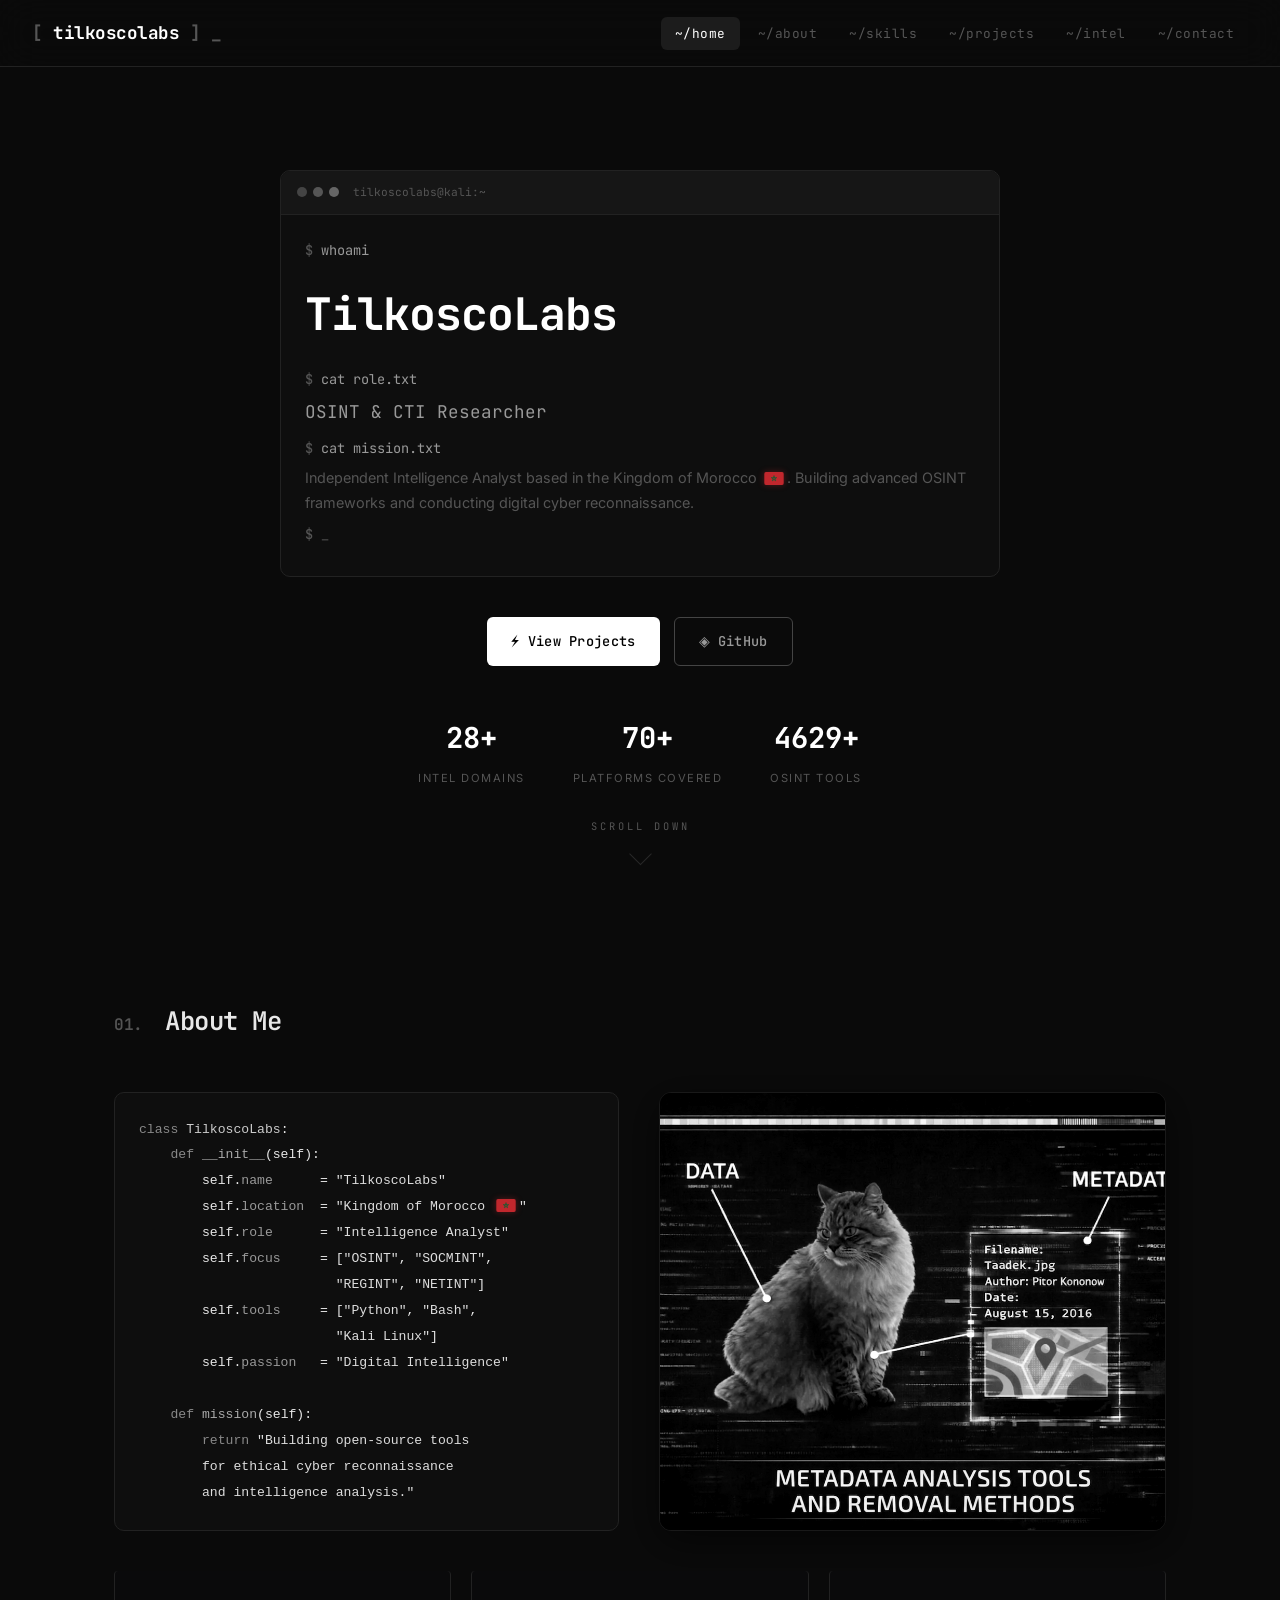
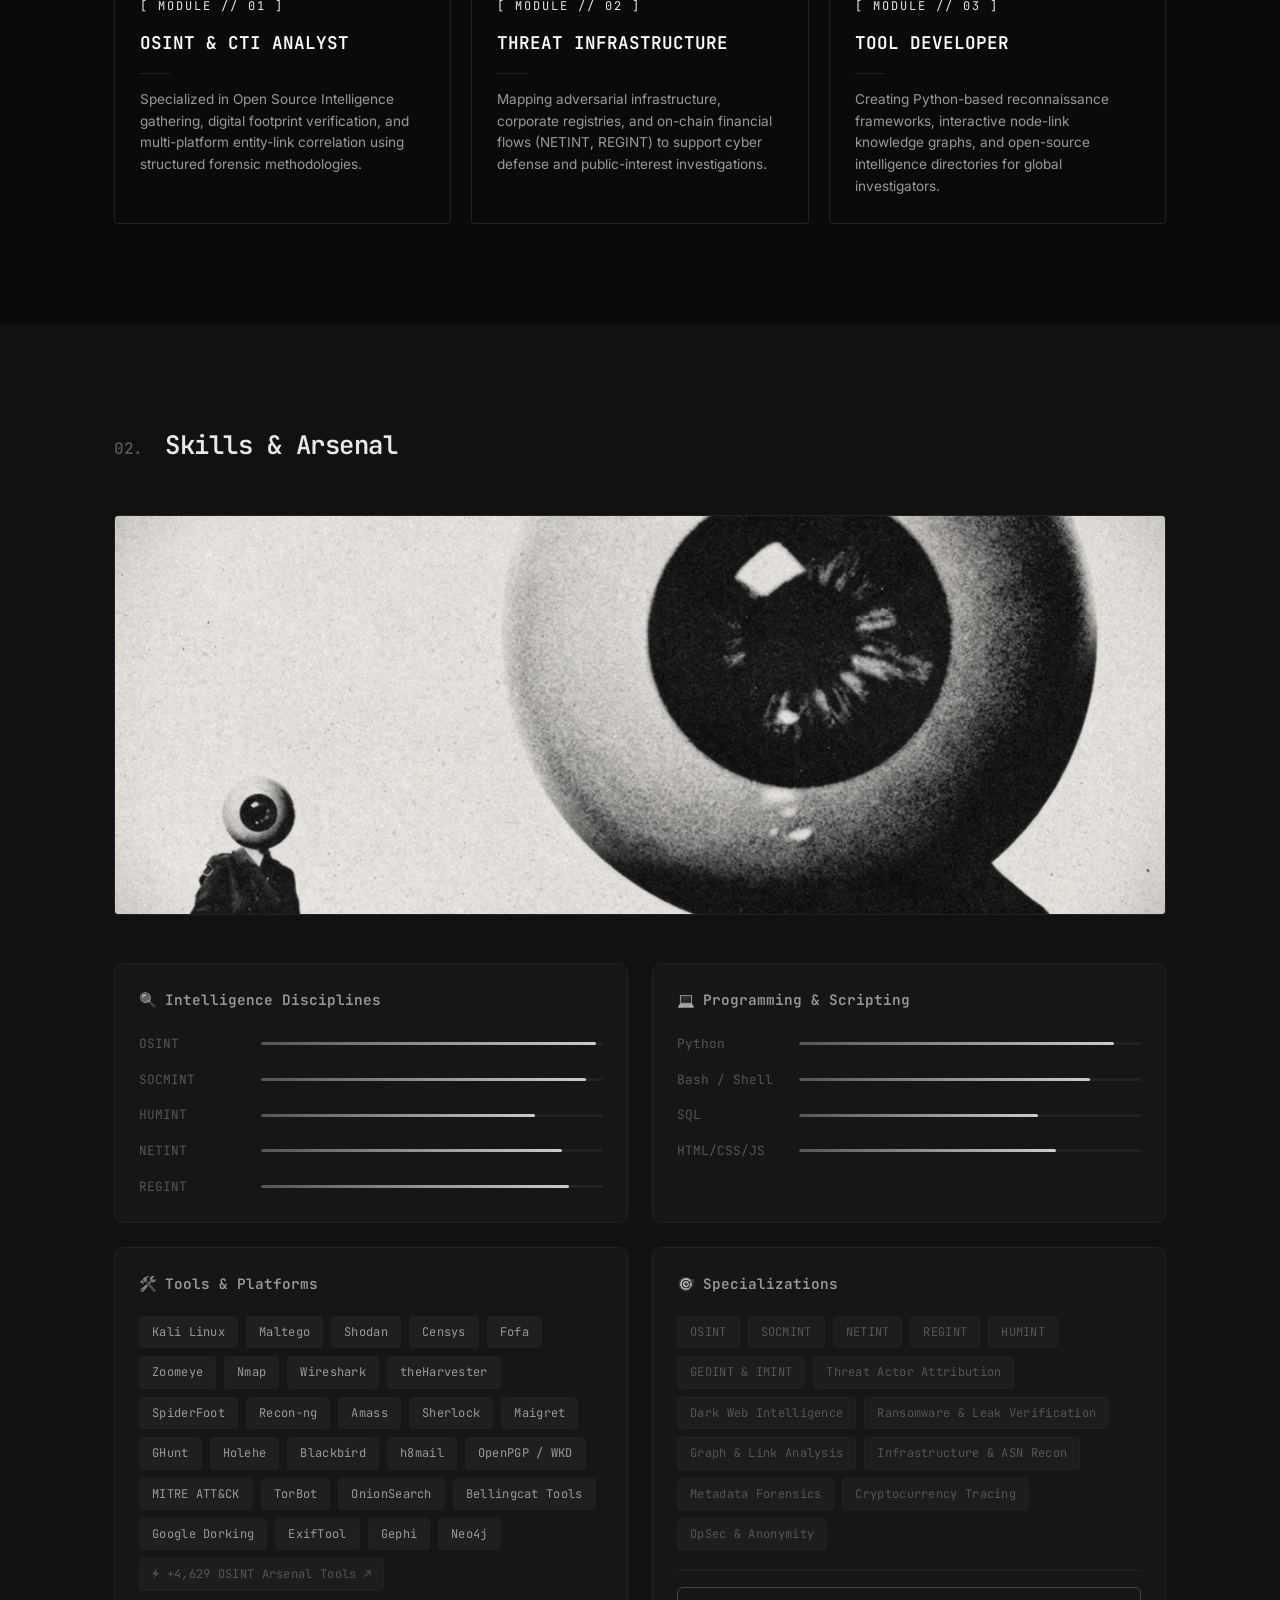
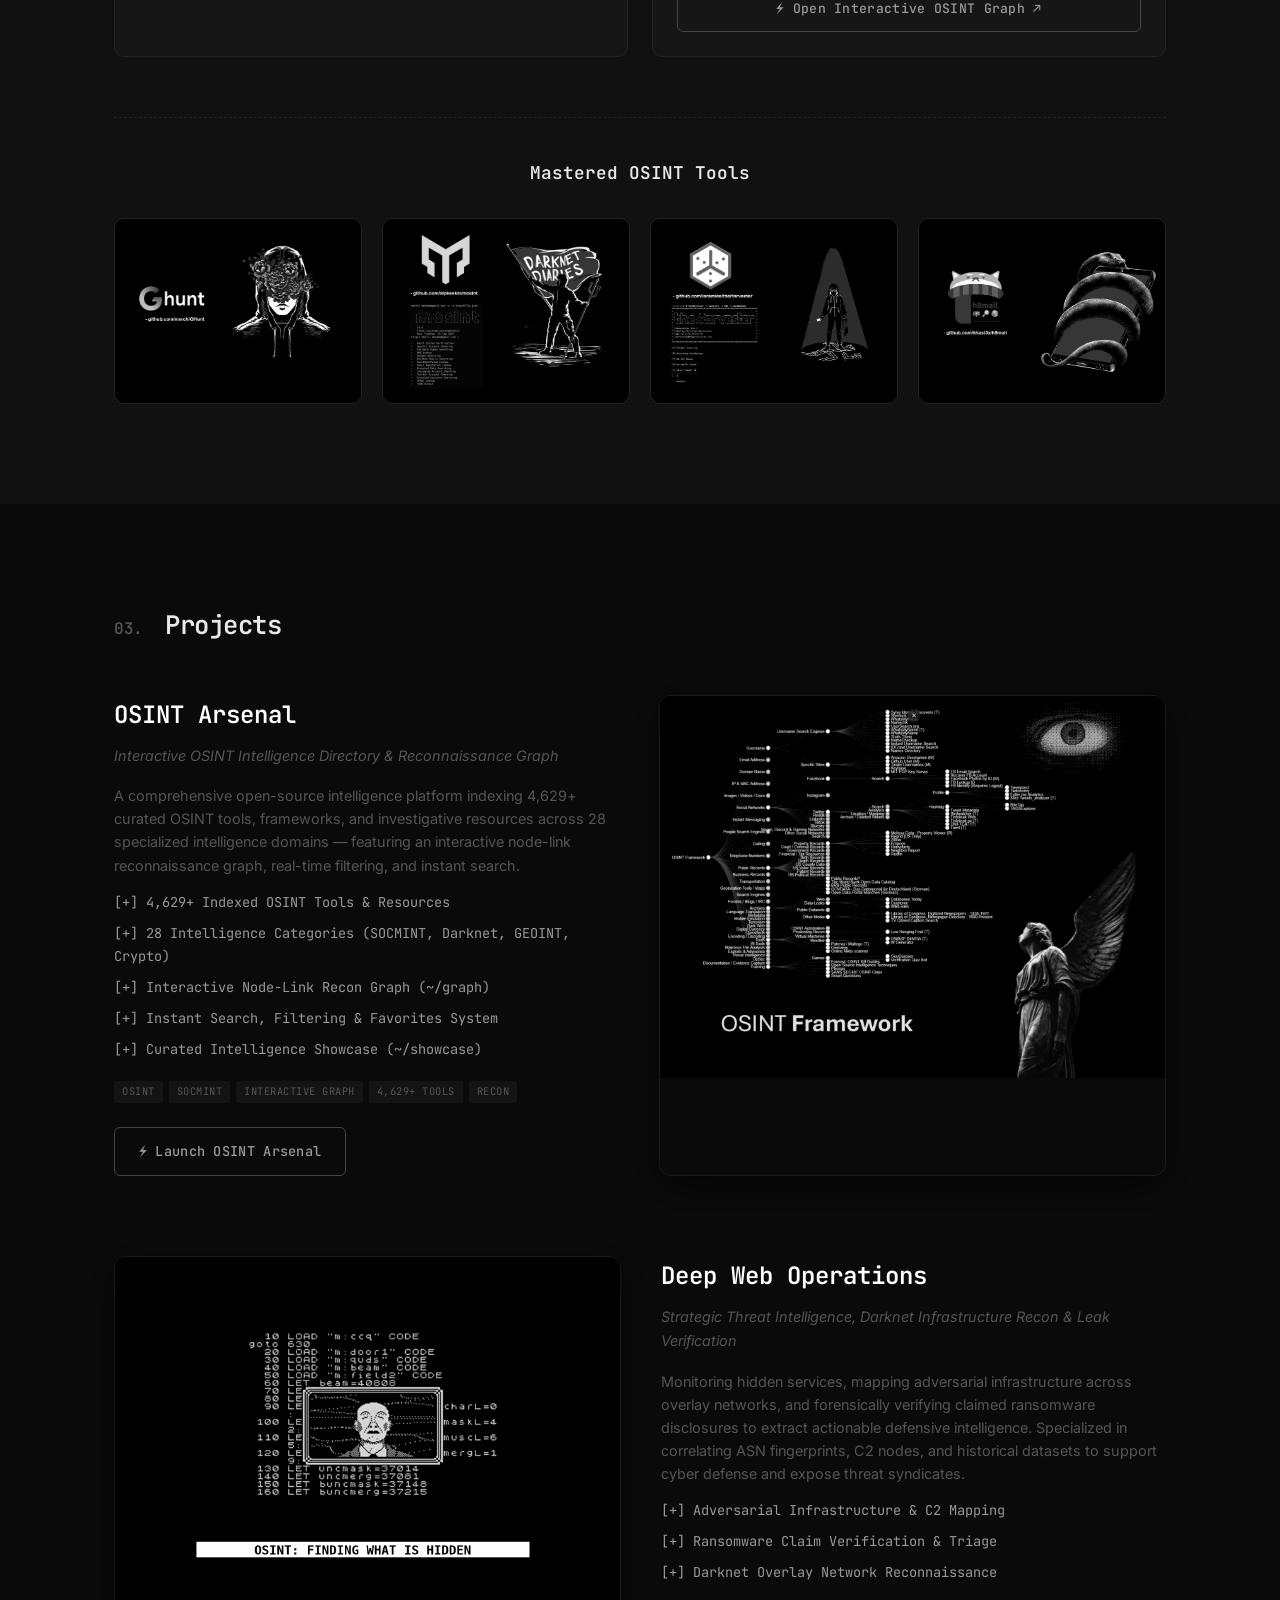
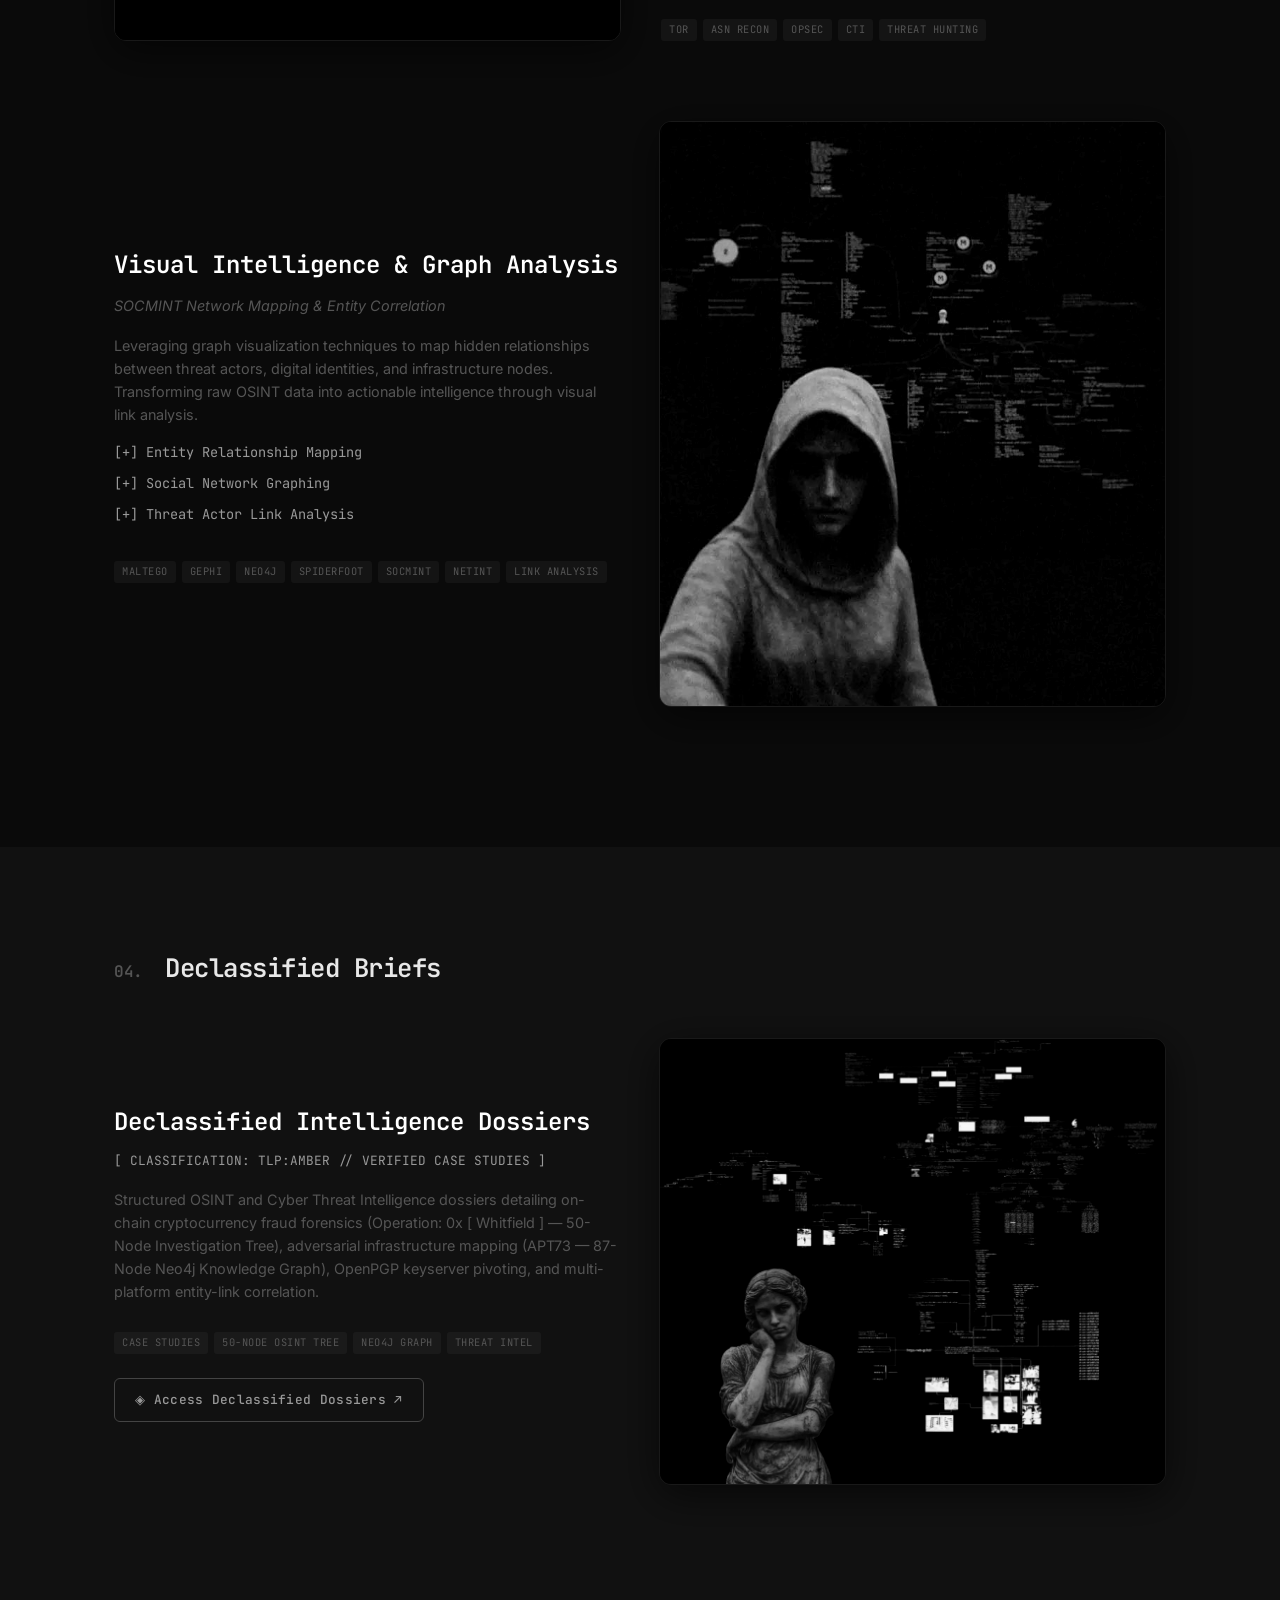
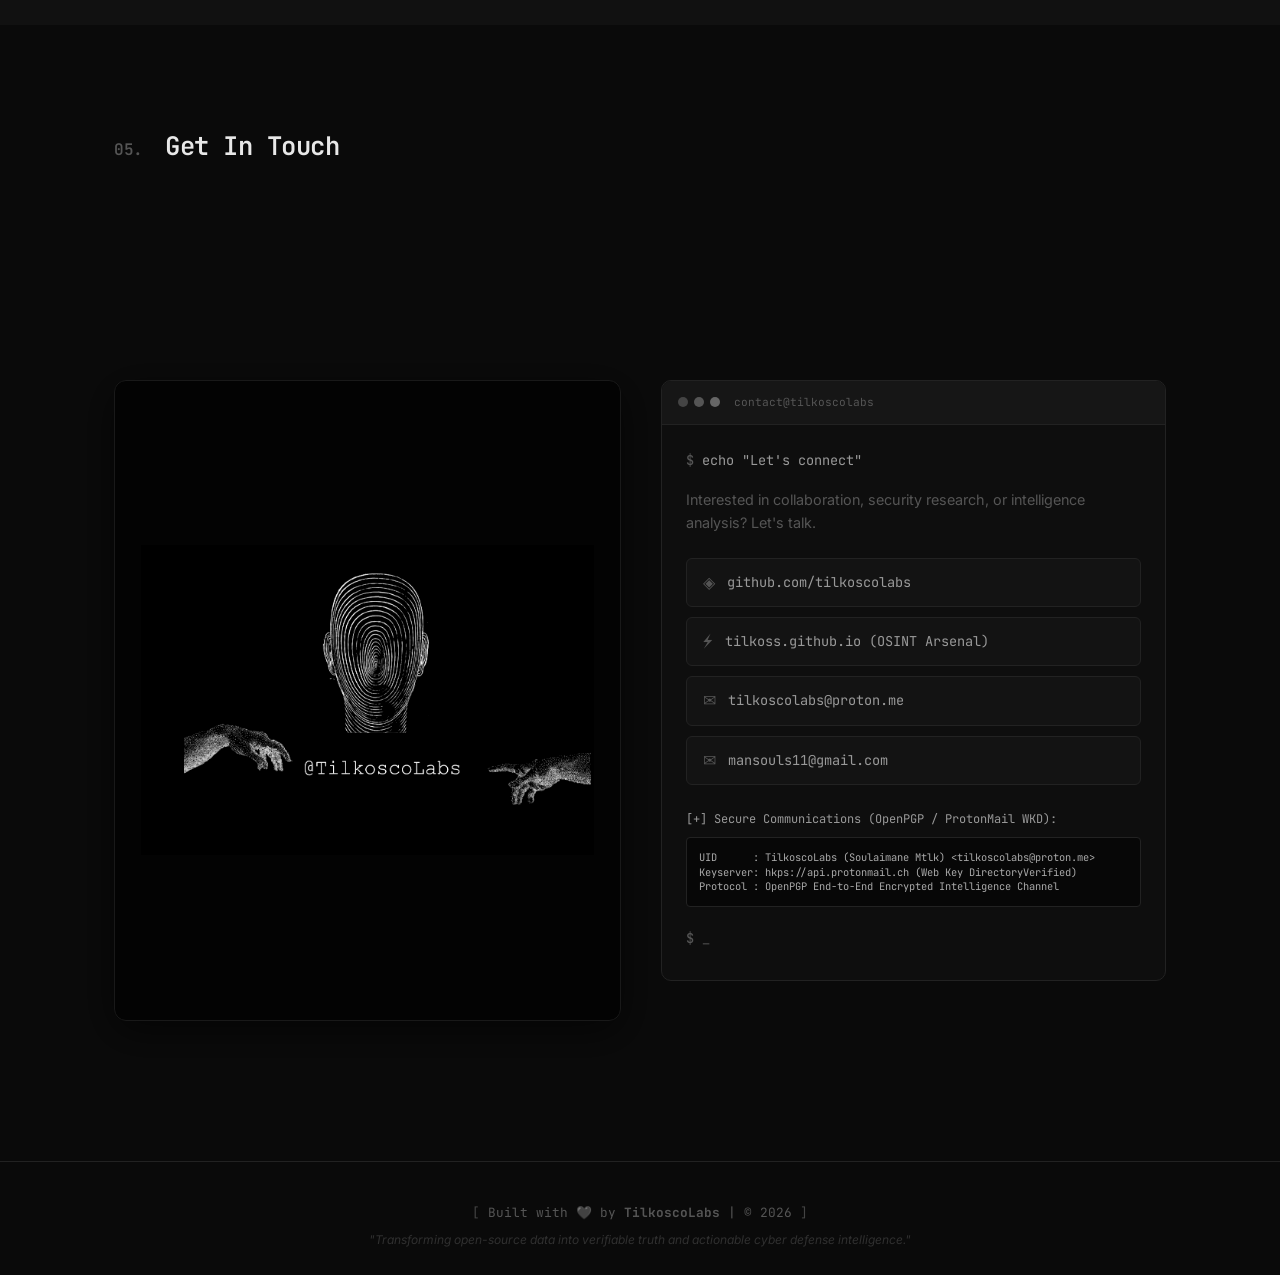
==== index.html @ cb6e6969 "Replace Declassified Intelligence Dossiers cover image with statue OSINT tree visual (v17)" ====
<!DOCTYPE html>
<html lang="en">
<head>
    <meta charset="UTF-8">
    <meta name="viewport" content="width=device-width, initial-scale=1.0">
    <meta name="description" content="TilkoscoLabs (Soulaimane Mtlk) — Independent OSINT & Cyber Threat Intelligence (CTI) Researcher. Building open-source investigative frameworks and conducting public-interest digital reconnaissance.">
    <title>TilkoscoLabs | Independent OSINT &amp; Cyber Threat Intelligence Researcher</title>
    <link rel="preconnect" href="https://fonts.googleapis.com">
    <link rel="preconnect" href="https://fonts.gstatic.com" crossorigin>
    <link href="https://fonts.googleapis.com/css2?family=JetBrains+Mono:wght@300;400;500;700&family=Inter:wght@300;400;500;600;700&display=swap" rel="stylesheet">
    <link rel="stylesheet" href="style.css">
</head>
<body>

    <!-- Matrix Rain Canvas -->
    <canvas id="matrix-rain"></canvas>

    <!-- Scan Line Effect -->
    <div class="scanline"></div>

    <!-- Navigation -->
    <nav class="navbar" id="navbar">
        <div class="nav-brand">
            <span class="brand-bracket">[</span>
            <span class="brand-text">tilkoscolabs</span>
            <span class="brand-bracket">]</span>
            <span class="cursor-blink">_</span>
        </div>
        <ul class="nav-links">
            <li><a href="#home" class="nav-link active">~/home</a></li>
            <li><a href="#about" class="nav-link">~/about</a></li>
            <li><a href="#skills" class="nav-link">~/skills</a></li>
            <li><a href="#projects" class="nav-link">~/projects</a></li>
            <li><a href="#intelligence" class="nav-link">~/intel</a></li>
            <li><a href="#contact" class="nav-link">~/contact</a></li>
        </ul>
        <button class="nav-toggle" id="nav-toggle" aria-label="Toggle menu">
            <span></span><span></span><span></span>
        </button>
    </nav>

    <!-- Hero Section -->
    <section class="hero" id="home">
        <div class="hero-content">
            <div class="terminal-window">
                <div class="terminal-header">
                    <div class="terminal-dot red"></div>
                    <div class="terminal-dot yellow"></div>
                    <div class="terminal-dot green"></div>
                    <span class="terminal-title">tilkoscolabs@kali:~</span>
                </div>
                <div class="terminal-body">
                    <p class="terminal-line"><span class="prompt">$</span> <span class="command">whoami</span></p>
                    <h1 class="glitch-text" data-text="TilkoscoLabs">TilkoscoLabs</h1>
                    <p class="terminal-line"><span class="prompt">$</span> <span class="command">cat role.txt</span></p>
                    <p class="typing-text" id="typing-text"></p>
                    <p class="terminal-line"><span class="prompt">$</span> <span class="command">cat mission.txt</span></p>
                    <p class="hero-desc">Independent Intelligence Analyst based in the Kingdom of Morocco <svg xmlns="http://www.w3.org/2000/svg" viewBox="0 0 900 600" style="width:20px;height:13px;vertical-align:-2px;display:inline-block;margin:0 3px;border-radius:2px;box-shadow:0 0 6px rgba(193,39,45,0.4);" aria-label="Morocco"><rect width="900" height="600" fill="#c1272d"/><path d="M450.0,165.0 L529.4,409.2 L321.6,258.3 L578.4,258.3 L370.6,409.2 Z" fill="none" stroke="#006233" stroke-width="28" stroke-linejoin="round"/></svg>. Building advanced OSINT frameworks and conducting digital cyber reconnaissance.</p>
                    <p class="terminal-line">
                        <span class="prompt">$</span> <span class="cursor-blink">_</span>
                    </p>
                </div>
            </div>
            <div class="hero-cta">
                <a href="https://tilkoss.github.io/" class="btn btn-primary">
                    <span class="btn-icon">⚡</span> View Projects
                </a>
                <a href="https://github.com/tilkoscolabs" target="_blank" class="btn btn-outline">
                    <span class="btn-icon">◈</span> GitHub
                </a>
            </div>
            <div class="hero-stats">
                <div class="stat-item">
                    <span class="stat-number" data-target="28">0</span>
                    <span class="stat-label">Intel Domains</span>
                </div>
                <div class="stat-item">
                    <span class="stat-number" data-target="70">0</span>
                    <span class="stat-label">Platforms Covered</span>
                </div>
                <div class="stat-item" onclick="window.location.href='https://tilkoss.github.io/'" style="cursor: pointer;" title="Open OSINT Arsenal (4,629+ Tools)">
                    <span class="stat-number" data-target="4629">0</span>
                    <span class="stat-label">OSINT Tools</span>
                </div>
            </div>
        </div>
        <div class="scroll-indicator">
            <span>scroll down</span>
            <div class="scroll-arrow"></div>
        </div>
    </section>

    <!-- About Section -->
    <section class="section" id="about">
        <div class="container">
            <h2 class="section-title">
                <span class="section-number">01.</span> About Me
            </h2>
            <div class="split-layout fade-in">
                <div class="split-text">
                    <div class="code-block">
                        <pre><code><span class="keyword">class</span> <span class="class-name">TilkoscoLabs</span>:
    <span class="keyword">def</span> <span class="func">__init__</span>(self):
        self.<span class="attr">name</span>      = <span class="string">"TilkoscoLabs"</span>
        self.<span class="attr">location</span>  = <span class="string">"Kingdom of Morocco <svg xmlns="http://www.w3.org/2000/svg" viewBox="0 0 900 600" style="width:20px;height:13px;vertical-align:-2px;display:inline-block;margin:0 3px;border-radius:2px;box-shadow:0 0 6px rgba(193,39,45,0.4);" aria-label="Morocco"><rect width="900" height="600" fill="#c1272d"/><path d="M450.0,165.0 L529.4,409.2 L321.6,258.3 L578.4,258.3 L370.6,409.2 Z" fill="none" stroke="#006233" stroke-width="28" stroke-linejoin="round"/></svg>"</span>
        self.<span class="attr">role</span>      = <span class="string">"Intelligence Analyst"</span>
        self.<span class="attr">focus</span>     = [<span class="string">"OSINT"</span>, <span class="string">"SOCMINT"</span>,
                         <span class="string">"REGINT"</span>, <span class="string">"NETINT"</span>]
        self.<span class="attr">tools</span>     = [<span class="string">"Python"</span>, <span class="string">"Bash"</span>,
                         <span class="string">"Kali Linux"</span>]
        self.<span class="attr">passion</span>   = <span class="string">"Digital Intelligence"</span>

    <span class="keyword">def</span> <span class="func">mission</span>(self):
        <span class="keyword">return</span> <span class="string">"Building open-source tools
        for ethical cyber reconnaissance
        and intelligence analysis."</span></code></pre>
                    </div>
                </div>
                <div class="split-image">
                    <img src="assets/images/metadata.jpg" alt="Data vs Metadata Analysis - OSINT">
                </div>
            </div>
            
            <div class="about-cards" style="display: grid; grid-template-columns: repeat(auto-fit, minmax(280px, 1fr)); gap: 20px; margin-top: 40px;">
                    <div class="info-card" style="background: rgba(10,10,12,0.8); border: 1px solid var(--border); border-top: 2px solid var(--accent-1); border-radius: 4px; padding: 25px; transition: all 0.3s ease;">
                        <div style="font-family: var(--font-mono); font-size: 0.75rem; color: var(--accent-1); margin-bottom: 12px; letter-spacing: 2px;">[ MODULE // 01 ]</div>
                        <h3 style="font-family: var(--font-mono); font-size: 1.1rem; margin-bottom: 15px; text-transform: uppercase;">OSINT &amp; CTI Analyst</h3>
                        <div style="width: 30px; height: 1px; background: var(--border); margin-bottom: 15px;"></div>
                        <p style="font-size: 0.85rem; color: var(--text-secondary); line-height: 1.6;">Specialized in Open Source Intelligence gathering, digital footprint verification, and multi-platform entity-link correlation using structured forensic methodologies.</p>
                    </div>
                    <div class="info-card" style="background: rgba(10,10,12,0.8); border: 1px solid var(--border); border-top: 2px solid var(--accent-1); border-radius: 4px; padding: 25px; transition: all 0.3s ease;">
                        <div style="font-family: var(--font-mono); font-size: 0.75rem; color: var(--accent-1); margin-bottom: 12px; letter-spacing: 2px;">[ MODULE // 02 ]</div>
                        <h3 style="font-family: var(--font-mono); font-size: 1.1rem; margin-bottom: 15px; text-transform: uppercase;">Threat Infrastructure</h3>
                        <div style="width: 30px; height: 1px; background: var(--border); margin-bottom: 15px;"></div>
                        <p style="font-size: 0.85rem; color: var(--text-secondary); line-height: 1.6;">Mapping adversarial infrastructure, corporate registries, and on-chain financial flows (NETINT, REGINT) to support cyber defense and public-interest investigations.</p>
                    </div>
                    <div class="info-card" style="background: rgba(10,10,12,0.8); border: 1px solid var(--border); border-top: 2px solid var(--accent-1); border-radius: 4px; padding: 25px; transition: all 0.3s ease;">
                        <div style="font-family: var(--font-mono); font-size: 0.75rem; color: var(--accent-1); margin-bottom: 12px; letter-spacing: 2px;">[ MODULE // 03 ]</div>
                        <h3 style="font-family: var(--font-mono); font-size: 1.1rem; margin-bottom: 15px; text-transform: uppercase;">Tool Developer</h3>
                        <div style="width: 30px; height: 1px; background: var(--border); margin-bottom: 15px;"></div>
                        <p style="font-size: 0.85rem; color: var(--text-secondary); line-height: 1.6;">Creating Python-based reconnaissance frameworks, interactive node-link knowledge graphs, and open-source intelligence directories for global investigators.</p>
                    </div>
                </div>
        </div>
    </section>

    <!-- Skills Section -->
    <section class="section section-dark" id="skills">
        <div class="container">
            <h2 class="section-title">
                <span class="section-number">02.</span> Skills & Arsenal
            </h2>
            <img src="assets/images/Eys1.jpg" alt="Intelligence Gathering Visual" style="width: 100%; max-height: 400px; object-fit: cover; margin-bottom: 40px; border-radius: 4px; border: 1px solid var(--border);">
            <div class="skills-grid">
                <div class="skill-category">
                    <h3 class="skill-category-title">
                        <span class="category-icon">🔍</span> Intelligence Disciplines
                    </h3>
                    <div class="skill-items">
                        <div class="skill-item"><span class="skill-name">OSINT</span><div class="skill-bar"><div class="skill-fill" data-width="98"></div></div></div>
                        <div class="skill-item"><span class="skill-name">SOCMINT</span><div class="skill-bar"><div class="skill-fill" data-width="95"></div></div></div>
                        <div class="skill-item"><span class="skill-name">HUMINT</span><div class="skill-bar"><div class="skill-fill" data-width="80"></div></div></div>
                        <div class="skill-item"><span class="skill-name">NETINT</span><div class="skill-bar"><div class="skill-fill" data-width="88"></div></div></div>
                        <div class="skill-item"><span class="skill-name">REGINT</span><div class="skill-bar"><div class="skill-fill" data-width="90"></div></div></div>
                    </div>
                </div>
                <div class="skill-category">
                    <h3 class="skill-category-title">
                        <span class="category-icon">💻</span> Programming & Scripting
                    </h3>
                    <div class="skill-items">
                        <div class="skill-item"><span class="skill-name">Python</span><div class="skill-bar"><div class="skill-fill" data-width="92"></div></div></div>
                        <div class="skill-item"><span class="skill-name">Bash / Shell</span><div class="skill-bar"><div class="skill-fill" data-width="85"></div></div></div>
                        <div class="skill-item"><span class="skill-name">SQL</span><div class="skill-bar"><div class="skill-fill" data-width="70"></div></div></div>
                        <div class="skill-item"><span class="skill-name">HTML/CSS/JS</span><div class="skill-bar"><div class="skill-fill" data-width="75"></div></div></div>
                    </div>
                </div>
                <div class="skill-category">
                    <h3 class="skill-category-title">
                        <span class="category-icon">🛠️</span> Tools & Platforms
                    </h3>
                    <div class="skill-tags">
                        <span class="tag">Kali Linux</span>
                        <span class="tag">Maltego</span>
                        <span class="tag">Shodan</span>
                        <span class="tag">Censys</span>
                        <span class="tag">Fofa</span>
                        <span class="tag">Zoomeye</span>
                        <span class="tag">Nmap</span>
                        <span class="tag">Wireshark</span>
                        <span class="tag">theHarvester</span>
                        <span class="tag">SpiderFoot</span>
                        <span class="tag">Recon-ng</span>
                        <span class="tag">Amass</span>
                        <span class="tag">Sherlock</span>
                        <span class="tag">Maigret</span>
                        <span class="tag">GHunt</span>
                        <span class="tag">Holehe</span>
                        <span class="tag">Blackbird</span>
                        <span class="tag">h8mail</span>
                        <span class="tag">OpenPGP / WKD</span>
                        <span class="tag">MITRE ATT&amp;CK</span>
                        <span class="tag">TorBot</span>
                        <span class="tag">OnionSearch</span>
                        <span class="tag">Bellingcat Tools</span>
                        <span class="tag">Google Dorking</span>
                        <span class="tag">ExifTool</span>
                        <span class="tag">Gephi</span>
                        <span class="tag">Neo4j</span>
                        <a href="https://tilkoss.github.io/" class="tag accent" style="text-decoration: none; display: inline-flex; align-items: center; gap: 6px; cursor: pointer;">⚡ +4,629 OSINT Arsenal Tools ↗</a>
                    </div>
                </div>
                <div class="skill-category" style="display: flex; flex-direction: column; justify-content: space-between;">
                    <div>
                        <h3 class="skill-category-title">
                            <span class="category-icon">🎯</span> Specializations
                        </h3>
                        <div class="skill-tags">
                            <span class="tag accent">OSINT</span>
                            <span class="tag accent">SOCMINT</span>
                            <span class="tag accent">NETINT</span>
                            <span class="tag accent">REGINT</span>
                            <span class="tag accent">HUMINT</span>
                            <span class="tag accent">GEOINT &amp; IMINT</span>
                            <span class="tag accent">Threat Actor Attribution</span>
                            <span class="tag accent">Dark Web Intelligence</span>
                            <span class="tag accent">Ransomware &amp; Leak Verification</span>
                            <span class="tag accent">Graph &amp; Link Analysis</span>
                            <span class="tag accent">Infrastructure &amp; ASN Recon</span>
                            <span class="tag accent">Metadata Forensics</span>
                            <span class="tag accent">Cryptocurrency Tracing</span>
                            <span class="tag accent">OpSec &amp; Anonymity</span>
                        </div>
                    </div>
                    <div style="margin-top: 20px; padding-top: 16px; border-top: 1px solid var(--border);">
                        <a href="https://tilkoss.github.io/" class="btn btn-outline" style="width: 100%; justify-content: center; font-size: 0.82rem; padding: 10px 16px;">
                            <span class="btn-icon">⚡</span> Open Interactive OSINT Graph ↗
                        </a>
                    </div>
                </div>
            </div>
            
            <!-- OSINT Tools Bento Box -->
            <div class="bento-section fade-in">
                <h3 class="bento-heading">Mastered OSINT Tools</h3>
                <div class="bento-grid">
                    <div class="bento-card">
                        <img src="assets/images/ghunt.jpg" alt="GHunt">
                    </div>
                    <div class="bento-card">
                        <img src="assets/images/mosint.jpg" alt="Mosint">
                    </div>
                    <div class="bento-card">
                        <img src="assets/images/theharvester.jpg" alt="TheHarvester">
                    </div>
                    <div class="bento-card">
                        <img src="assets/images/h8mail.jpg" alt="h8mail">
                    </div>
                </div>
            </div>
        </div>
    </section>

    <!-- Projects Section -->
    <section class="section" id="projects">
        <div class="container">
            <h2 class="section-title">
                <span class="section-number">03.</span> Projects
            </h2>
            <div class="split-layout fade-in">
                <div class="split-text">
                    <h3 class="project-title" style="font-size: 1.5rem; margin-bottom: 8px;">OSINT Arsenal</h3>
                    <p class="project-subtitle" style="font-size: 0.9rem; margin-bottom: 16px;">Interactive OSINT Intelligence Directory &amp; Reconnaissance Graph</p>
                    <p class="project-desc" style="font-size: 0.9rem;">A comprehensive open-source intelligence platform indexing 4,629+ curated OSINT tools, frameworks, and investigative resources across 28 specialized intelligence domains — featuring an interactive node-link reconnaissance graph, real-time filtering, and instant search.</p>
                    <div class="project-features" style="display: flex; flex-direction: column; gap: 8px; font-size: 0.85rem; margin-bottom: 20px; font-family: var(--font-mono); color: var(--text-secondary);">
                        <span>[+] 4,629+ Indexed OSINT Tools &amp; Resources</span>
                        <span>[+] 28 Intelligence Categories (SOCMINT, Darknet, GEOINT, Crypto)</span>
                        <span>[+] Interactive Node-Link Recon Graph (~/graph)</span>
                        <span>[+] Instant Search, Filtering &amp; Favorites System</span>
                        <span>[+] Curated Intelligence Showcase (~/showcase)</span>
                    </div>
                    <div class="project-tags" style="margin-bottom: 24px;">
                        <span class="tag-sm">OSINT</span>
                        <span class="tag-sm">SOCMINT</span>
                        <span class="tag-sm">Interactive Graph</span>
                        <span class="tag-sm">4,629+ Tools</span>
                        <span class="tag-sm">Recon</span>
                    </div>
                    <div>
                        <a href="https://tilkoss.github.io/" class="btn btn-outline">
                            <span class="btn-icon">⚡</span> Launch OSINT Arsenal
                        </a>
                    </div>
                </div>
                <div class="split-image">
                    <a href="https://tilkoss.github.io/" style="display: block;">
                        <img src="assets/images/Farmework.jpg" alt="OSINT Arsenal &amp; Interactive Graph">
                    </a>
                </div>
            </div>

            <div class="split-layout reverse fade-in" style="margin-top: 80px; margin-bottom: 80px;">
                <div class="split-text">
                    <h3 class="project-title" style="font-size: 1.5rem; margin-bottom: 8px;">Deep Web Operations</h3>
                    <p class="project-subtitle" style="font-size: 0.9rem; margin-bottom: 16px;">Strategic Threat Intelligence, Darknet Infrastructure Recon &amp; Leak Verification</p>
                    <p class="project-desc" style="font-size: 0.9rem;">Monitoring hidden services, mapping adversarial infrastructure across overlay networks, and forensically verifying claimed ransomware disclosures to extract actionable defensive intelligence. Specialized in correlating ASN fingerprints, C2 nodes, and historical datasets to support cyber defense and expose threat syndicates.</p>
                    <div class="project-features" style="display: flex; flex-direction: column; gap: 8px; font-size: 0.85rem; margin-bottom: 20px; font-family: var(--font-mono); color: var(--text-secondary);">
                        <span>[+] Adversarial Infrastructure &amp; C2 Mapping</span>
                        <span>[+] Ransomware Claim Verification &amp; Triage</span>
                        <span>[+] Darknet Overlay Network Reconnaissance</span>
                    </div>
                    <div class="project-tags" style="margin-top: 15px;">
                        <span class="tag-sm">Tor</span>
                        <span class="tag-sm">ASN Recon</span>
                        <span class="tag-sm">OpSec</span>
                        <span class="tag-sm">CTI</span>
                        <span class="tag-sm">Threat Hunting</span>
                    </div>
                </div>
                <div class="split-image">
                    <img src="assets/images/Hidden.jpg" alt="Deep Web Operations">
                </div>
            </div>

            <div class="split-layout fade-in" style="margin-top: 80px;">
                <div class="split-text">
                    <h3 class="project-title" style="font-size: 1.5rem; margin-bottom: 8px;">Visual Intelligence & Graph Analysis</h3>
                    <p class="project-subtitle" style="font-size: 0.9rem; margin-bottom: 16px;">SOCMINT Network Mapping & Entity Correlation</p>
                    <p class="project-desc" style="font-size: 0.9rem;">Leveraging graph visualization techniques to map hidden relationships between threat actors, digital identities, and infrastructure nodes. Transforming raw OSINT data into actionable intelligence through visual link analysis.</p>
                    <div class="project-features" style="display: flex; flex-direction: column; gap: 8px; font-size: 0.85rem; margin-bottom: 20px; font-family: var(--font-mono); color: var(--text-secondary);">
                        <span>[+] Entity Relationship Mapping</span>
                        <span>[+] Social Network Graphing</span>
                        <span>[+] Threat Actor Link Analysis</span>
                    </div>
                    <div class="project-tags" style="margin-top: 15px;">
                        <span class="tag-sm">Maltego</span>
                        <span class="tag-sm">Gephi</span>
                        <span class="tag-sm">Neo4j</span>
                        <span class="tag-sm">SpiderFoot</span>
                        <span class="tag-sm">SOCMINT</span>
                        <span class="tag-sm">NETINT</span>
                        <span class="tag-sm">Link Analysis</span>
                    </div>
                </div>
                <div class="split-image">
                    <img src="assets/images/graphvisul.jpg" alt="Visual Intelligence Graph Analysis">
                </div>
            </div>
        </div>
    </section>

    <!-- Intelligence Briefs Section -->
    <section class="section section-dark" id="intelligence">
        <div class="container">
            <h2 class="section-title">
                <span class="section-number">04.</span> Declassified Briefs
            </h2>
            <div class="split-layout fade-in">
                <div class="split-text">
                    <h3 class="project-title" style="font-size: 1.5rem; margin-bottom: 8px;">Declassified Intelligence Dossiers</h3>
                    <div style="font-family: var(--font-mono); font-size: 0.8rem; color: var(--text-secondary); margin-bottom: 16px;">[ CLASSIFICATION: TLP:AMBER // VERIFIED CASE STUDIES ]</div>
                    <p class="project-desc" style="font-size: 0.9rem;">Structured OSINT and Cyber Threat Intelligence dossiers detailing on-chain cryptocurrency fraud forensics (Operation: 0x [ Whitfield ] — 50-Node Investigation Tree), adversarial infrastructure mapping (APT73 — 87-Node Neo4j Knowledge Graph), OpenPGP keyserver pivoting, and multi-platform entity-link correlation.</p>
                    <div class="project-tags" style="margin-top: 15px;">
                        <span class="tag-sm">Case Studies</span>
                        <span class="tag-sm">50-Node OSINT Tree</span>
                        <span class="tag-sm">Neo4j Graph</span>
                        <span class="tag-sm">Threat Intel</span>
                    </div>
                    <div style="margin-top: 24px;">
                        <a href="declassified.html?v=15" class="btn btn-outline" style="padding: 10px 20px; font-size: 0.8rem;">◈ Access Declassified Dossiers ↗</a>
                    </div>
                </div>
                <div class="split-image">
                    <a href="declassified.html?v=15" style="display: block;">
                        <img src="assets/images/OpsecOsint.jpg?v=17" alt="OPSEC &amp; Open Source Intelligence">
                    </a>
                </div>
            </div>
        </div>
    </section>

    <!-- Contact Section -->
    <section class="section" id="contact">
        <div class="container">
            <h2 class="section-title">
                <span class="section-number">05.</span> Get In Touch
            </h2>
            
            <div class="fade-in" style="max-width: 700px; margin: 0 auto 50px auto; color: var(--text-secondary); font-style: italic; font-size: 0.95rem; line-height: 1.6; border-left: 3px solid var(--text-secondary); background: rgba(255,255,255,0.02); padding: 20px; border-radius: 4px;">
                "All intelligence gathering and reconnaissance operations are conducted strictly within legal boundaries (White Hat) with an unwavering commitment to operational security (OPSEC) and national cyber defense."
            </div>

            <div class="split-layout reverse fade-in">
                <div class="split-text">
                    <div class="contact-content" style="max-width: 100%;">
                        <div class="terminal-window contact-terminal">
                            <div class="terminal-header">
                                <div class="terminal-dot red"></div>
                                <div class="terminal-dot yellow"></div>
                                <div class="terminal-dot green"></div>
                                <span class="terminal-title">contact@tilkoscolabs</span>
                            </div>
                            <div class="terminal-body">
                                <p class="terminal-line"><span class="prompt">$</span> <span class="command">echo "Let's connect"</span></p>
                                <p class="contact-text">Interested in collaboration, security research, or intelligence analysis? Let's talk.</p>
                                <div class="contact-links" style="margin-bottom: 24px;">
                                    <a href="https://github.com/tilkoscolabs" target="_blank" class="contact-link">
                                        <span class="link-icon">◈</span>
                                        <span>github.com/tilkoscolabs</span>
                                    </a>
                                    <a href="https://tilkoss.github.io/" target="_blank" class="contact-link">
                                        <span class="link-icon">⚡</span>
                                        <span>tilkoss.github.io (OSINT Arsenal)</span>
                                    </a>
                                    <a href="mailto:tilkoscolabs@proton.me" class="contact-link">
                                        <span class="link-icon">✉</span>
                                        <span>tilkoscolabs@proton.me</span>
                                    </a>
                                    <a href="mailto:mansouls11@gmail.com" class="contact-link">
                                        <span class="link-icon">✉</span>
                                        <span>mansouls11@gmail.com</span>
                                    </a>
                                </div>
                                <div class="pgp-block" style="margin-bottom: 20px; text-align: left;">
                                    <div style="font-family: var(--font-mono); font-size: 0.75rem; color: var(--text-secondary); margin-bottom: 8px;">[+] Secure Communications (OpenPGP / ProtonMail WKD):</div>
                                    <pre style="background: rgba(0,0,0,0.5); padding: 12px; border: 1px solid var(--border); border-radius: 4px; overflow-x: auto; font-size: 0.65rem; color: #aaa; font-family: var(--font-mono); line-height: 1.4;">UID      : TilkoscoLabs (Soulaimane Mtlk) &lt;tilkoscolabs@proton.me&gt;
Keyserver: hkps://api.protonmail.ch (Web Key DirectoryVerified)
Protocol : OpenPGP End-to-End Encrypted Intelligence Channel</pre>
                                </div>
                                <p class="terminal-line"><span class="prompt">$</span> <span class="cursor-blink">_</span></p>
                            </div>
                        </div>
                    </div>
                </div>
                <div class="split-image" style="display: flex; align-items: center; justify-content: center; background: var(--bg-terminal);">
                    <img src="assets/images/TilkosLabs.jpg" alt="TilkosLabs Contact" style="object-fit: contain; padding: 20px; max-height: 350px;">
                </div>
            </div>
        </div>
    </section>

    <!-- Footer -->
    <footer class="footer">
        <div class="container">
            <p class="footer-text">
                <span class="footer-bracket">[</span>
                Built with 🖤 by <strong>TilkoscoLabs</strong> | © 2026
                <span class="footer-bracket">]</span>
            </p>
            <p class="footer-quote">"Transforming open-source data into verifiable truth and actionable cyber defense intelligence."</p>
        </div>
    </footer>

    <script src="script.js"></script>
</body>
</html>
---- style.css ----
/* ═══════════════════════════════════════════════
   TilkoscoLabs Portfolio
   Clean Monochrome Dark Theme
   ═══════════════════════════════════════════════ */

/* ── CSS Variables ── */
:root {
    --bg-primary: #0a0a0a;
    --bg-secondary: #111111;
    --bg-card: #161616;
    --bg-card-hover: #1c1c1c;
    --bg-terminal: #0e0e0e;
    --text-primary: #e8e8e8;
    --text-secondary: #999999;
    --text-dim: #555555;
    --accent: #ffffff;
    --accent-dim: rgba(255, 255, 255, 0.06);
    --border: #222222;
    --border-hover: #444444;
    --font-mono: 'JetBrains Mono', 'Fira Code', monospace;
    --font-sans: 'Inter', -apple-system, sans-serif;
}

/* ── Reset & Base ── */
*, *::before, *::after {
    margin: 0;
    padding: 0;
    box-sizing: border-box;
}

html {
    scroll-behavior: smooth;
    scroll-padding-top: 80px;
}

body {
    font-family: var(--font-sans);
    background: var(--bg-primary);
    color: var(--text-primary);
    line-height: 1.7;
    overflow-x: hidden;
}

::selection {
    background: rgba(255, 255, 255, 0.15);
    color: #fff;
}

/* ── Hide effects ── */
#matrix-rain, .scanline { display: none !important; }

/* ── Container ── */
.container {
    max-width: 1100px;
    margin: 0 auto;
    padding: 0 24px;
}

/* ── Navigation ── */
.navbar {
    position: fixed;
    top: 0;
    left: 0;
    right: 0;
    z-index: 1000;
    padding: 18px 32px;
    display: flex;
    justify-content: space-between;
    align-items: center;
    background: rgba(10, 10, 10, 0.9);
    backdrop-filter: blur(20px);
    border-bottom: 1px solid var(--border);
    transition: all 0.3s ease;
}

.navbar.scrolled {
    padding: 12px 32px;
}

.nav-brand {
    font-family: var(--font-mono);
    font-size: 1.1rem;
    font-weight: 700;
    color: var(--text-primary);
    letter-spacing: -0.5px;
}

.brand-bracket { color: var(--text-dim); }
.brand-text { color: #fff; }

.cursor-blink {
    animation: blink 1s infinite;
    color: var(--text-dim);
}

@keyframes blink {
    0%, 50% { opacity: 1; }
    51%, 100% { opacity: 0; }
}

.nav-links {
    display: flex;
    list-style: none;
    gap: 4px;
}

.nav-link {
    font-family: var(--font-mono);
    font-size: 0.8rem;
    color: var(--text-dim);
    text-decoration: none;
    padding: 8px 14px;
    border-radius: 6px;
    transition: all 0.2s ease;
    letter-spacing: 0.5px;
}

.nav-link:hover {
    color: var(--text-primary);
    background: var(--accent-dim);
}

.nav-link.active {
    color: #fff;
    background: rgba(255, 255, 255, 0.08);
}

.nav-toggle {
    display: none;
    flex-direction: column;
    gap: 5px;
    background: none;
    border: none;
    cursor: pointer;
    padding: 4px;
}

.nav-toggle span {
    width: 22px;
    height: 1.5px;
    background: var(--text-secondary);
    transition: all 0.3s ease;
}

/* ── Hero Section ── */
.hero {
    min-height: 100vh;
    display: flex;
    flex-direction: column;
    justify-content: center;
    align-items: center;
    padding: 120px 24px 60px;
    position: relative;
}

.hero-content {
    text-align: center;
    max-width: 720px;
}

/* Terminal Window */
.terminal-window {
    background: var(--bg-terminal);
    border: 1px solid var(--border);
    border-radius: 10px;
    overflow: hidden;
    text-align: left;
    margin-bottom: 40px;
}

.terminal-header {
    display: flex;
    align-items: center;
    gap: 6px;
    padding: 12px 16px;
    background: var(--bg-card);
    border-bottom: 1px solid var(--border);
}

.terminal-dot {
    width: 10px;
    height: 10px;
    border-radius: 50%;
}

.terminal-dot.red { background: #444; }
.terminal-dot.yellow { background: #555; }
.terminal-dot.green { background: #666; }

.terminal-title {
    font-family: var(--font-mono);
    font-size: 0.7rem;
    color: var(--text-dim);
    margin-left: 8px;
}

.terminal-body {
    padding: 24px;
    font-family: var(--font-mono);
}

.terminal-line {
    margin-bottom: 6px;
    font-size: 0.85rem;
}

.prompt { color: var(--text-dim); font-weight: 500; }
.command { color: var(--text-secondary); }

/* Glitch text — simplified to just white */
.glitch-text {
    font-family: var(--font-mono);
    font-size: 2.8rem;
    font-weight: 700;
    color: #ffffff;
    margin: 8px 0 16px;
    position: relative;
    display: inline-block;
    letter-spacing: -1px;
}

/* Remove glitch animations */
.glitch-text::before,
.glitch-text::after {
    display: none;
}

.typing-text {
    font-size: 1.1rem;
    color: var(--text-secondary);
    margin-bottom: 10px;
    min-height: 28px;
}

.hero-desc {
    color: var(--text-dim);
    font-family: var(--font-sans);
    font-size: 0.9rem;
    margin-bottom: 8px;
}

/* Hero CTAs */
.hero-cta {
    display: flex;
    gap: 14px;
    justify-content: center;
    margin-bottom: 48px;
}

.btn {
    font-family: var(--font-mono);
    font-size: 0.85rem;
    padding: 12px 24px;
    border-radius: 6px;
    text-decoration: none;
    display: inline-flex;
    align-items: center;
    gap: 8px;
    transition: all 0.2s ease;
    font-weight: 500;
    cursor: pointer;
    border: none;
    letter-spacing: 0.3px;
}

.btn-primary {
    background: #fff;
    color: #000;
}

.btn-primary:hover {
    background: #e0e0e0;
    transform: translateY(-1px);
}

.btn-outline {
    background: transparent;
    color: var(--text-secondary);
    border: 1px solid var(--border-hover);
}

.btn-outline:hover {
    background: var(--accent-dim);
    color: #fff;
    border-color: #666;
    transform: translateY(-1px);
}

/* Hero Stats */
.hero-stats {
    display: flex;
    justify-content: center;
    gap: 48px;
}

.stat-item {
    text-align: center;
}

.stat-number {
    font-family: var(--font-mono);
    font-size: 1.8rem;
    font-weight: 700;
    color: #fff;
    display: block;
}

.stat-label {
    font-size: 0.7rem;
    color: var(--text-dim);
    text-transform: uppercase;
    letter-spacing: 1.5px;
}

/* Scroll Indicator */
.scroll-indicator {
    position: absolute;
    bottom: 30px;
    left: 50%;
    transform: translateX(-50%);
    text-align: center;
    animation: float 2.5s infinite ease-in-out;
}

.scroll-indicator span {
    font-family: var(--font-mono);
    font-size: 0.65rem;
    color: var(--text-dim);
    text-transform: uppercase;
    letter-spacing: 3px;
}

.scroll-arrow {
    width: 16px;
    height: 16px;
    border-right: 1px solid var(--text-dim);
    border-bottom: 1px solid var(--text-dim);
    transform: rotate(45deg);
    margin: 8px auto;
    opacity: 0.4;
}

@keyframes float {
    0%, 100% { transform: translateX(-50%) translateY(0); }
    50% { transform: translateX(-50%) translateY(8px); }
}

/* ── Section Styles ── */
.section {
    padding: 100px 0;
    position: relative;
}

.section-dark {
    background: var(--bg-secondary);
}

.section-title {
    font-family: var(--font-mono);
    font-size: 1.6rem;
    font-weight: 600;
    margin-bottom: 48px;
    color: var(--text-primary);
    letter-spacing: -0.5px;
}

.section-number {
    color: var(--text-dim);
    font-size: 1rem;
    margin-right: 8px;
}

/* ── About Section ── */
.about-grid {
    display: grid;
    grid-template-columns: 1fr 1fr;
    gap: 40px;
    align-items: start;
}

.code-block {
    background: var(--bg-terminal);
    border: 1px solid var(--border);
    border-radius: 10px;
    padding: 24px;
    overflow-x: auto;
}

.code-block pre {
    margin: 0;
    font-family: var(--font-mono);
    font-size: 0.82rem;
    line-height: 1.9;
}

.keyword { color: #888; }
.class-name { color: #ccc; }
.func { color: #aaa; }
.attr { color: #999; }
.string { color: #ddd; }

.about-cards {
    display: flex;
    flex-direction: column;
    gap: 12px;
}

.info-card {
    background: var(--bg-card);
    border: 1px solid var(--border);
    border-radius: 10px;
    padding: 20px;
    transition: all 0.2s ease;
}

.info-card:hover {
    border-color: var(--border-hover);
    background: var(--bg-card-hover);
    transform: translateX(4px);
}

.card-icon {
    font-size: 1.3rem;
    margin-bottom: 8px;
    filter: grayscale(1) brightness(1.2);
}

.info-card h3 {
    font-family: var(--font-mono);
    font-size: 0.95rem;
    color: #fff;
    margin-bottom: 6px;
    font-weight: 600;
}

.info-card p {
    font-size: 0.82rem;
    color: var(--text-dim);
    line-height: 1.6;
}

/* ── Skills Section ── */
.skills-grid {
    display: grid;
    grid-template-columns: 1fr 1fr;
    gap: 24px;
}

.skill-category {
    background: var(--bg-card);
    border: 1px solid var(--border);
    border-radius: 10px;
    padding: 24px;
    transition: all 0.2s ease;
}

.skill-category:hover {
    border-color: var(--border-hover);
}

.skill-category-title {
    font-family: var(--font-mono);
    font-size: 0.9rem;
    color: var(--text-secondary);
    margin-bottom: 20px;
    display: flex;
    align-items: center;
    gap: 8px;
    font-weight: 600;
}

.category-icon {
    filter: grayscale(1);
}

.skill-items {
    display: flex;
    flex-direction: column;
    gap: 14px;
}

.skill-item {
    display: flex;
    align-items: center;
    gap: 12px;
}

.skill-name {
    font-family: var(--font-mono);
    font-size: 0.8rem;
    color: var(--text-dim);
    min-width: 110px;
}

.skill-bar {
    flex: 1;
    height: 3px;
    background: var(--border);
    border-radius: 2px;
    overflow: hidden;
}

.skill-fill {
    height: 100%;
    background: linear-gradient(90deg, #555 0%, #ccc 100%);
    border-radius: 2px;
    width: 0;
    transition: width 1.5s ease;
}

.skill-tags {
    display: flex;
    flex-wrap: wrap;
    gap: 8px;
}

.tag {
    font-family: var(--font-mono);
    font-size: 0.75rem;
    padding: 5px 12px;
    background: rgba(255, 255, 255, 0.04);
    color: var(--text-secondary);
    border: 1px solid var(--border);
    border-radius: 4px;
    transition: all 0.2s ease;
    letter-spacing: 0.3px;
}

.tag:hover {
    background: rgba(255, 255, 255, 0.08);
    border-color: var(--border-hover);
    color: #fff;
}

.tag.accent {
    background: rgba(255, 255, 255, 0.03);
    color: var(--text-dim);
    border-color: var(--border);
}

.tag.accent:hover {
    background: rgba(255, 255, 255, 0.07);
    color: var(--text-secondary);
    border-color: var(--border-hover);
}

/* ── Projects Section ── */
.projects-grid {
    display: grid;
    grid-template-columns: 1fr 1fr 1fr;
    gap: 20px;
}

.project-card {
    background: var(--bg-card);
    border: 1px solid var(--border);
    border-radius: 10px;
    padding: 24px;
    transition: all 0.25s ease;
    position: relative;
    overflow: hidden;
}

.project-card::before {
    content: '';
    position: absolute;
    top: 0;
    left: 0;
    right: 0;
    height: 1px;
    background: linear-gradient(90deg, transparent, #555, transparent);
    opacity: 0;
    transition: opacity 0.3s ease;
}

.project-card:hover {
    border-color: var(--border-hover);
    transform: translateY(-4px);
}

.project-card:hover::before { opacity: 1; }

.project-card.featured {
    border-color: #333;
}

.project-header {
    display: flex;
    justify-content: space-between;
    align-items: flex-start;
    margin-bottom: 14px;
}

.project-icon {
    font-size: 1.6rem;
    filter: grayscale(1) brightness(1.3);
}

.project-link {
    color: var(--text-dim);
    transition: color 0.2s ease;
}

.project-link:hover {
    color: #fff;
}

.project-title {
    font-family: var(--font-mono);
    font-size: 1.15rem;
    font-weight: 600;
    color: #fff;
    margin-bottom: 4px;
}

.project-subtitle {
    font-size: 0.8rem;
    color: var(--text-dim);
    margin-bottom: 12px;
    font-style: italic;
}

.project-desc {
    font-size: 0.85rem;
    color: var(--text-dim);
    margin-bottom: 14px;
    line-height: 1.6;
}

.project-features {
    display: flex;
    flex-direction: column;
    gap: 4px;
    margin-bottom: 14px;
    font-size: 0.75rem;
    color: var(--text-dim);
    font-family: var(--font-mono);
}

.project-tags {
    display: flex;
    flex-wrap: wrap;
    gap: 6px;
}

.tag-sm {
    font-family: var(--font-mono);
    font-size: 0.65rem;
    padding: 2px 8px;
    background: rgba(255, 255, 255, 0.04);
    color: var(--text-dim);
    border-radius: 3px;
    letter-spacing: 0.5px;
    text-transform: uppercase;
}

/* ── Certifications ── */
.certs-grid {
    display: grid;
    grid-template-columns: repeat(4, 1fr);
    gap: 16px;
}

.cert-card {
    background: var(--bg-card);
    border: 1px solid var(--border);
    border-radius: 10px;
    padding: 24px;
    text-align: center;
    transition: all 0.2s ease;
}

.cert-card:hover {
    border-color: var(--border-hover);
    transform: translateY(-2px);
}

.cert-icon {
    font-size: 2rem;
    margin-bottom: 12px;
    filter: grayscale(1) brightness(1.2);
}

.cert-card h3 {
    font-family: var(--font-mono);
    font-size: 0.9rem;
    color: var(--text-primary);
    margin-bottom: 6px;
    font-weight: 600;
}

.cert-card p {
    font-size: 0.75rem;
    color: var(--text-dim);
    margin-bottom: 12px;
    line-height: 1.5;
}

.cert-status {
    font-family: var(--font-mono);
    font-size: 0.65rem;
    padding: 3px 10px;
    border-radius: 3px;
    text-transform: uppercase;
    letter-spacing: 1px;
}

.cert-status.in-progress {
    background: rgba(255, 255, 255, 0.05);
    color: var(--text-secondary);
    border: 1px solid var(--border);
}

.cert-status.planned {
    background: rgba(255, 255, 255, 0.03);
    color: var(--text-dim);
    border: 1px solid var(--border);
}

.cert-status.completed {
    background: rgba(255, 255, 255, 0.08);
    color: #fff;
    border: 1px solid #444;
}

/* ── Contact Section ── */
.contact-content {
    max-width: 560px;
    margin: 0 auto;
}

.contact-terminal {
    border-color: var(--border);
}

.contact-text {
    color: var(--text-dim);
    font-family: var(--font-sans);
    margin: 16px 0 24px;
    line-height: 1.6;
    font-size: 0.9rem;
}

.contact-links {
    display: flex;
    flex-direction: column;
    gap: 10px;
    margin-bottom: 24px;
}

.contact-link {
    display: flex;
    align-items: center;
    gap: 12px;
    color: var(--text-secondary);
    text-decoration: none;
    font-family: var(--font-mono);
    font-size: 0.85rem;
    padding: 10px 16px;
    background: rgba(255, 255, 255, 0.02);
    border: 1px solid var(--border);
    border-radius: 6px;
    transition: all 0.2s ease;
}

.contact-link:hover {
    background: rgba(255, 255, 255, 0.05);
    border-color: var(--border-hover);
    color: #fff;
    transform: translateX(4px);
}

.link-icon {
    font-size: 1rem;
    color: var(--text-dim);
}

/* ── Footer ── */
.footer {
    text-align: center;
    padding: 40px 24px;
    border-top: 1px solid var(--border);
}

.footer-text {
    font-family: var(--font-mono);
    font-size: 0.8rem;
    color: var(--text-dim);
}

.footer-bracket { color: #444; }

.footer-quote {
    font-style: italic;
    font-size: 0.75rem;
    color: var(--text-dim);
    margin-top: 6px;
    opacity: 0.5;
}

/* ── Animations ── */
.fade-in {
    opacity: 0;
    transform: translateY(20px);
    transition: all 0.6s ease;
}

.fade-in.visible {
    opacity: 1;
    transform: translateY(0);
}

/* ── Responsive ── */
@media (max-width: 960px) {
    .about-grid, .skills-grid { grid-template-columns: 1fr; }
    .projects-grid { grid-template-columns: 1fr 1fr; }
    .certs-grid { grid-template-columns: 1fr 1fr; }
    .glitch-text { font-size: 2rem; }
    .hero-stats { gap: 24px; }
}

@media (max-width: 640px) {
    .nav-links { display: none; }
    .nav-toggle { display: flex; }
    .nav-links.open {
        display: flex;
        flex-direction: column;
        position: absolute;
        top: 100%;
        left: 0;
        right: 0;
        background: rgba(10, 10, 10, 0.97);
        backdrop-filter: blur(20px);
        padding: 16px;
        border-bottom: 1px solid var(--border);
    }
    .projects-grid { grid-template-columns: 1fr; }
    .certs-grid { grid-template-columns: 1fr; }
    .hero-stats { flex-direction: column; gap: 16px; }
    .hero-cta { flex-direction: column; align-items: center; }
    .glitch-text { font-size: 1.6rem; }
    .section { padding: 60px 0; }
}

/* ── Creative Layouts ── */
.split-layout {
    display: flex;
    align-items: stretch;
    gap: 40px;
    margin-top: 24px;
    margin-bottom: 40px;
}
.split-layout.reverse {
    flex-direction: row-reverse;
}
.split-text {
    flex: 1;
    display: flex;
    flex-direction: column;
    justify-content: center;
}
.split-image {
    flex: 1;
    border-radius: 12px;
    border: 1px solid var(--border);
    overflow: hidden;
    filter: grayscale(100%) contrast(1.1);
    transition: all 0.5s ease;
    box-shadow: 0 10px 40px rgba(0,0,0,0.6);
}
.split-image img {
    width: 100%;
    height: 100%;
    object-fit: cover;
    display: block;
}
.split-layout:hover .split-image {
    filter: grayscale(0%) contrast(1);
    border-color: var(--text-secondary);
    transform: translateY(-4px);
}

@media (max-width: 960px) {
    .split-layout, .split-layout.reverse {
        flex-direction: column;
    }
}

/* ── OSINT Tools Bento Gallery ── */
.bento-section {
    margin-top: 60px;
    padding-top: 40px;
    border-top: 1px dashed var(--border);
}

.bento-heading {
    font-family: var(--font-mono);
    font-size: 1.1rem;
    color: var(--text-primary);
    margin-bottom: 30px;
    text-align: center;
    font-weight: 600;
}

.bento-grid {
    display: grid;
    grid-template-columns: repeat(2, 1fr);
    gap: 16px;
}

@media (min-width: 768px) {
    .bento-grid {
        grid-template-columns: repeat(4, 1fr);
        gap: 20px;
    }
}

.bento-card {
    border-radius: 10px;
    border: 1px solid var(--border);
    overflow: hidden;
    position: relative;
    aspect-ratio: 4 / 3;
    transition: all 0.3s ease;
}

.bento-card img {
    width: 100%;
    height: 100%;
    object-fit: cover;
    filter: grayscale(100%);
    transition: all 0.4s ease;
}

.bento-card:hover {
    border-color: var(--text-secondary);
    transform: translateY(-4px);
    box-shadow: 0 10px 20px rgba(0,0,0,0.5);
    z-index: 10;
}

.bento-card:hover img {
    filter: grayscale(0%);
    transform: scale(1.05);
}

/* ── Monochrome Emojis ── */
.card-icon, .category-icon, .project-icon, .cert-icon {
    filter: grayscale(100%) brightness(0.8) contrast(1.2);
    opacity: 0.9;
}
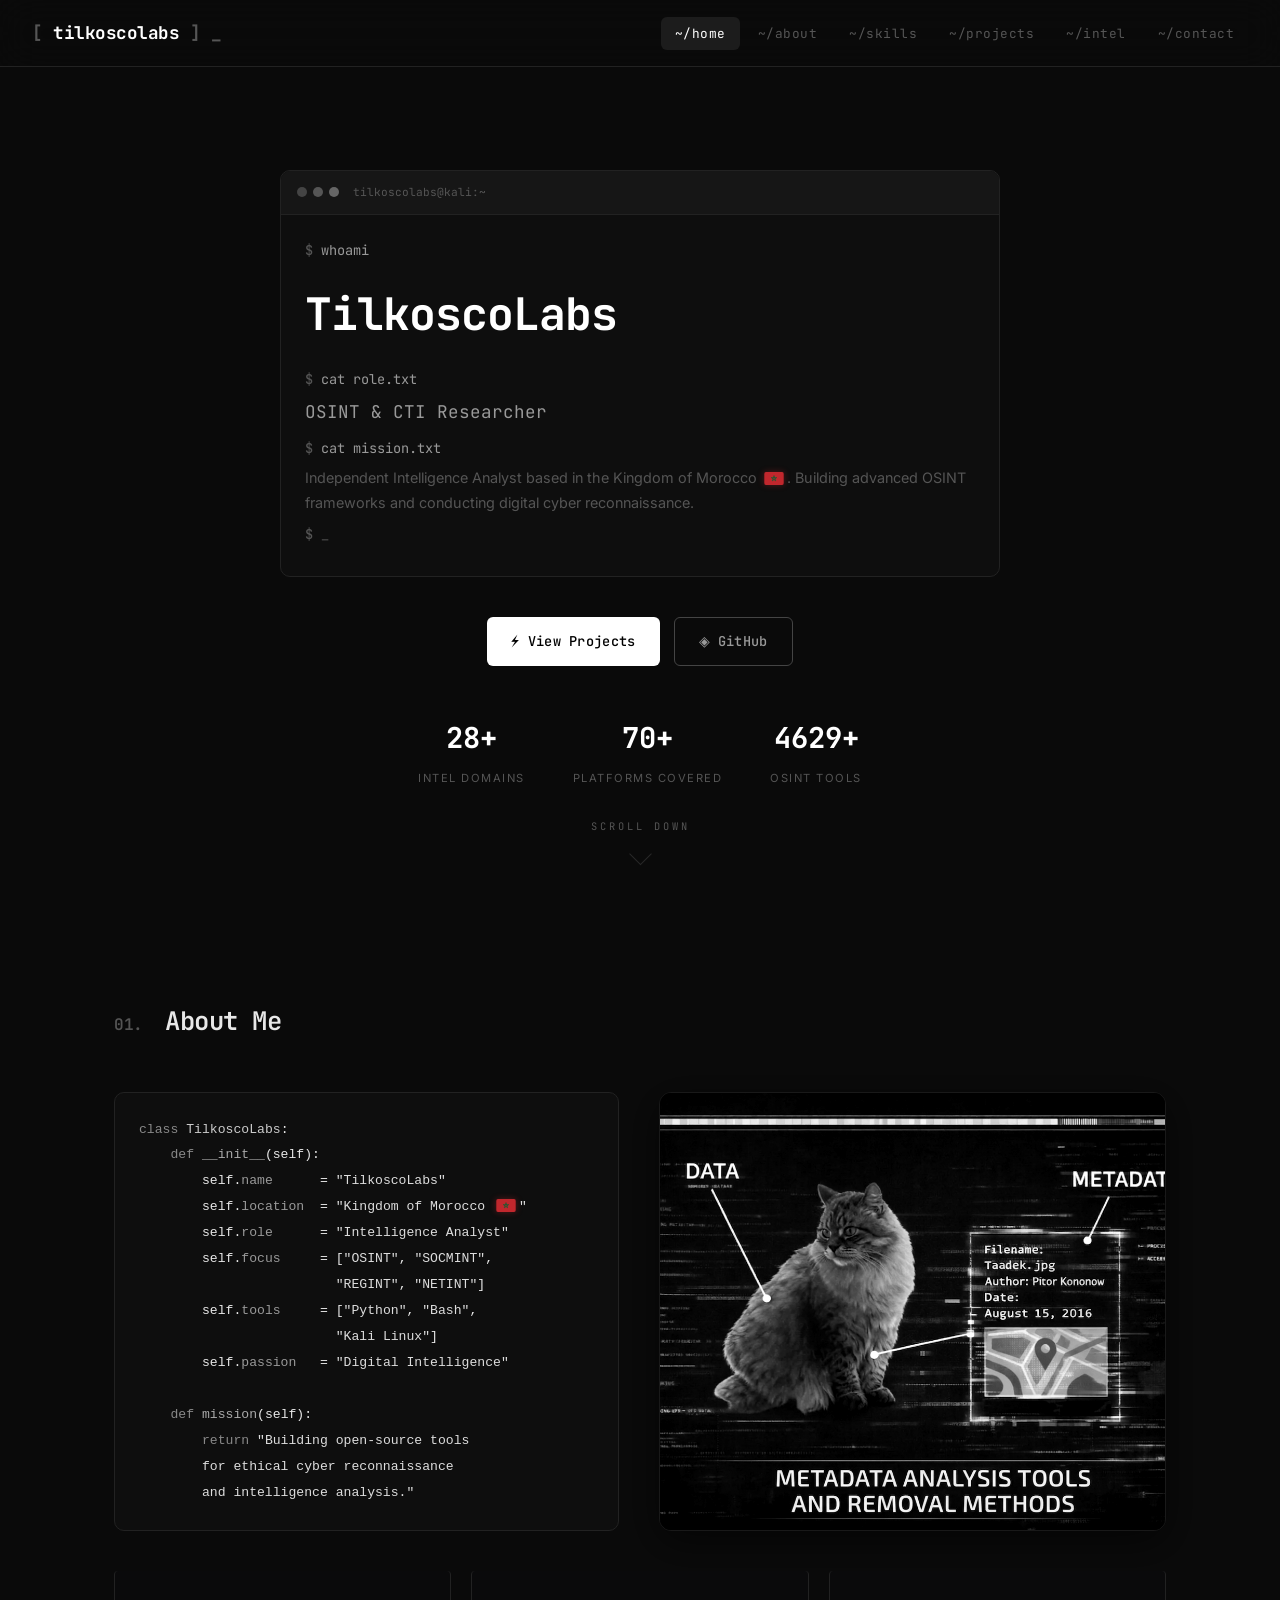
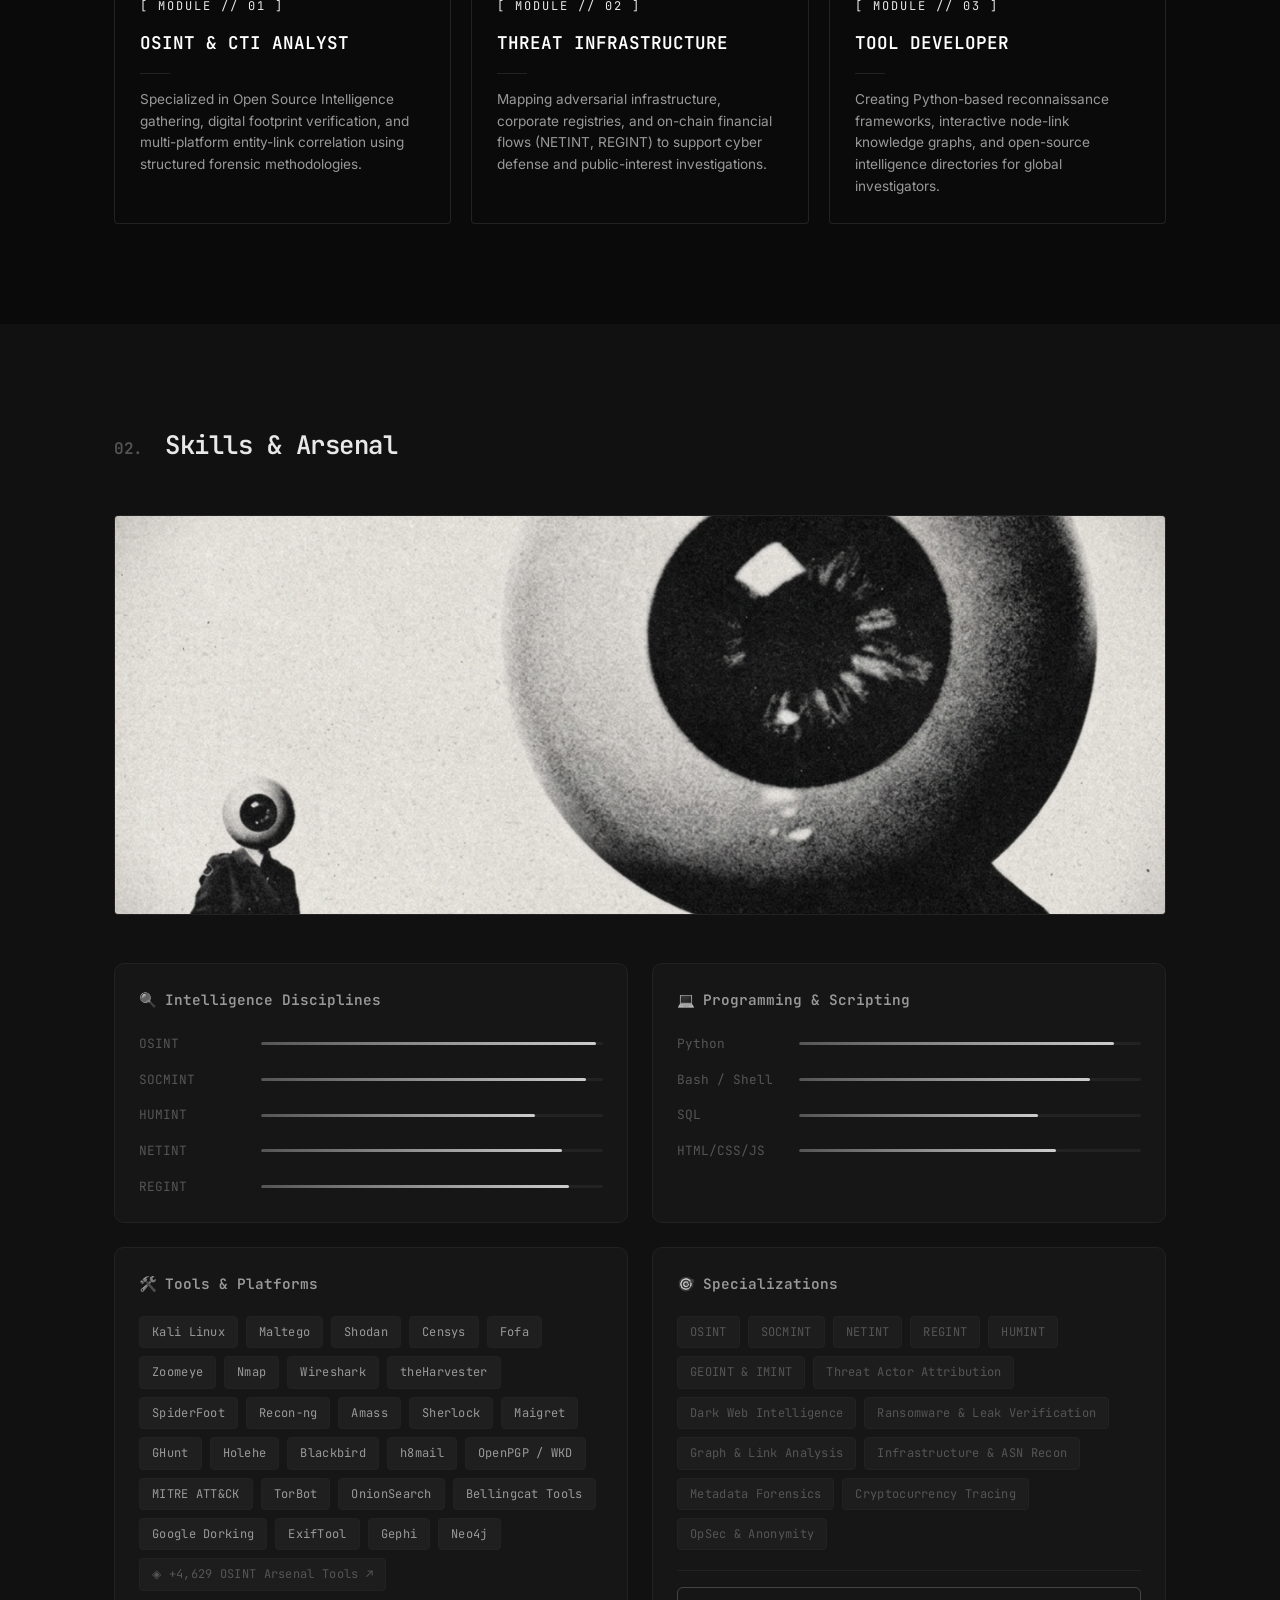
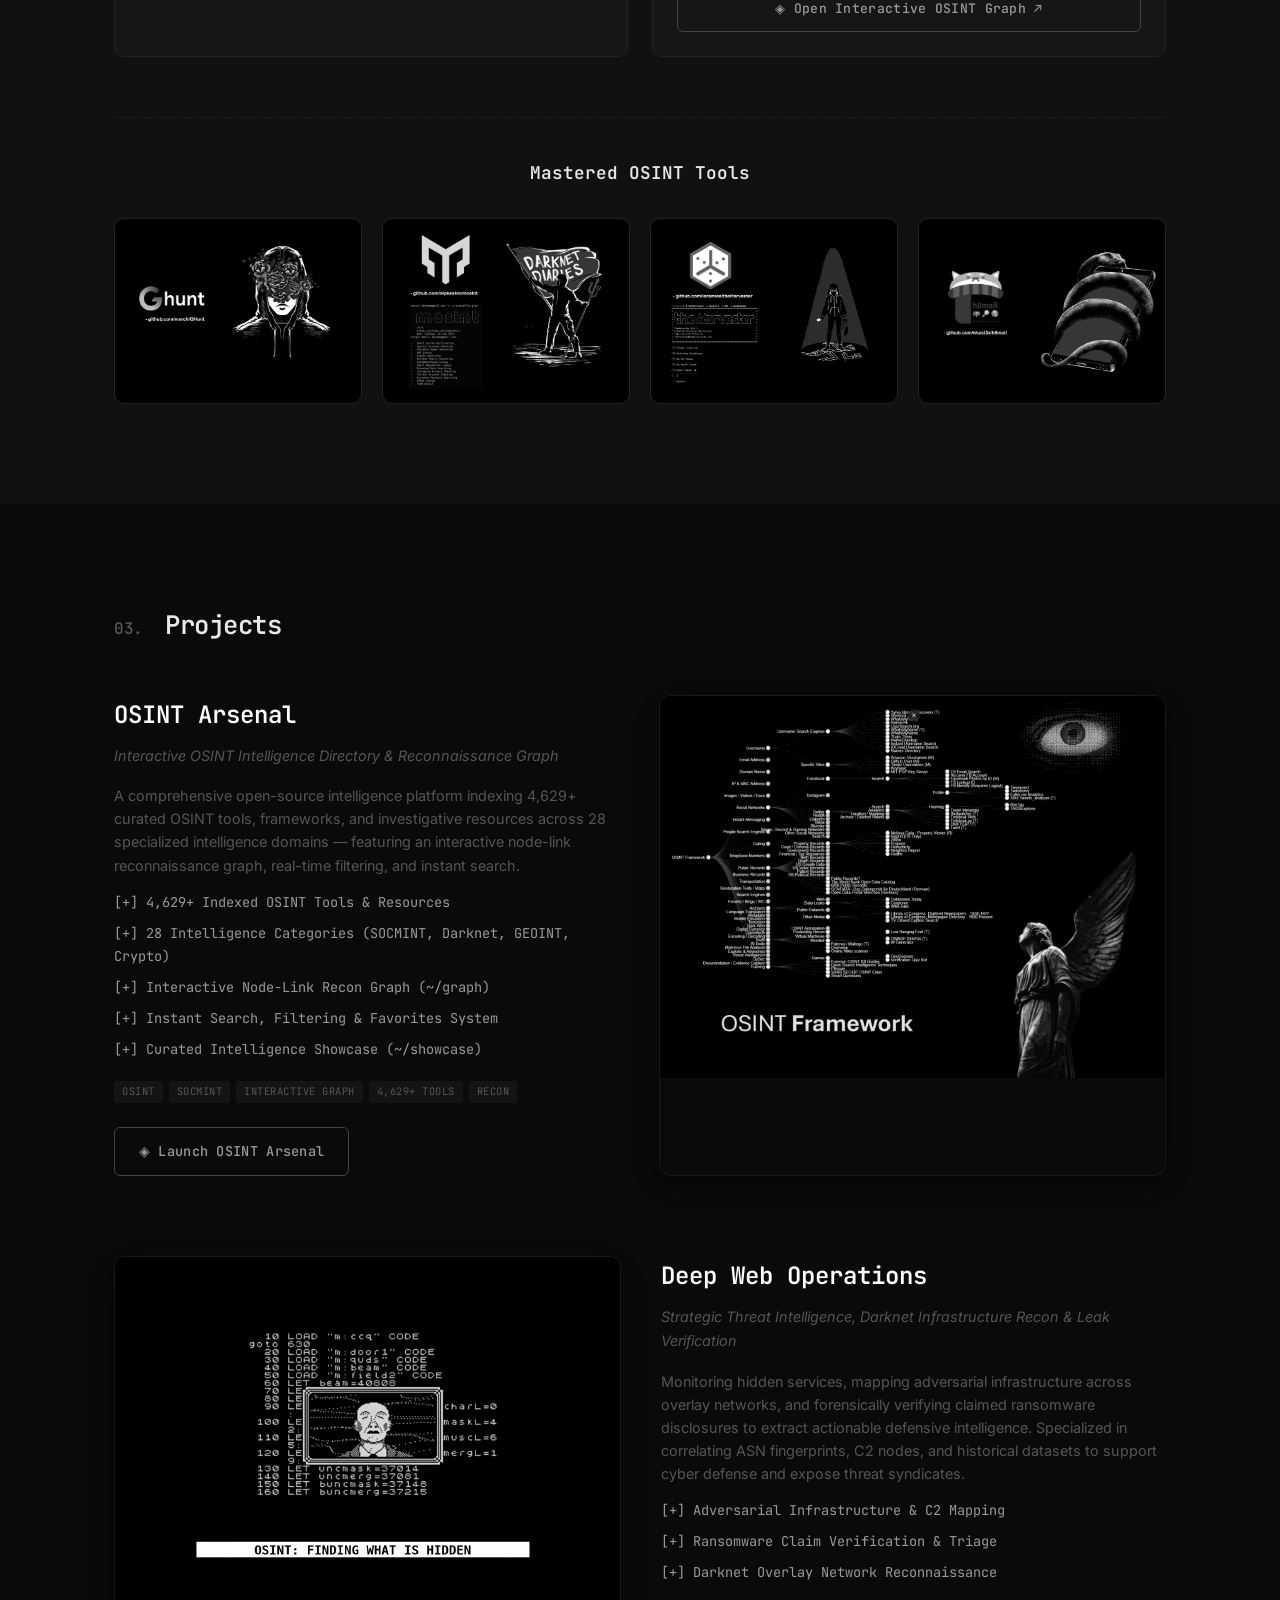
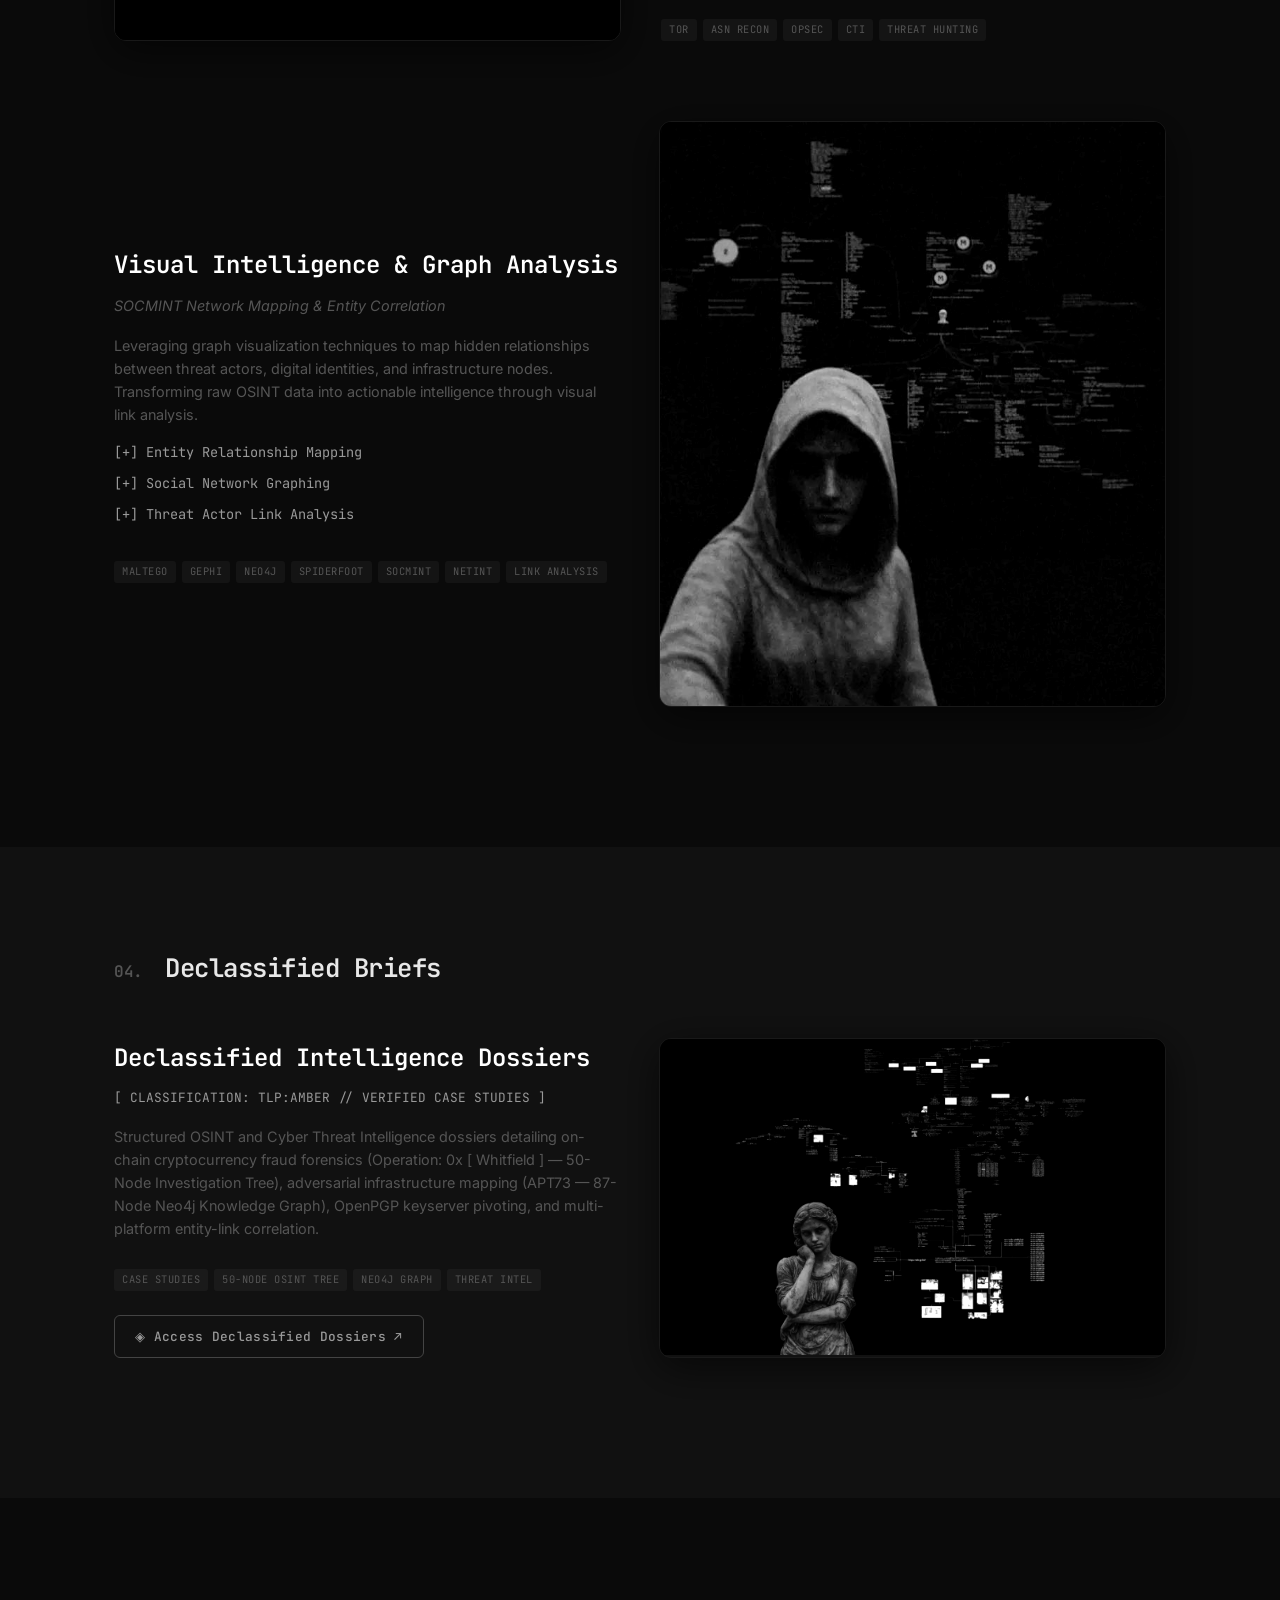
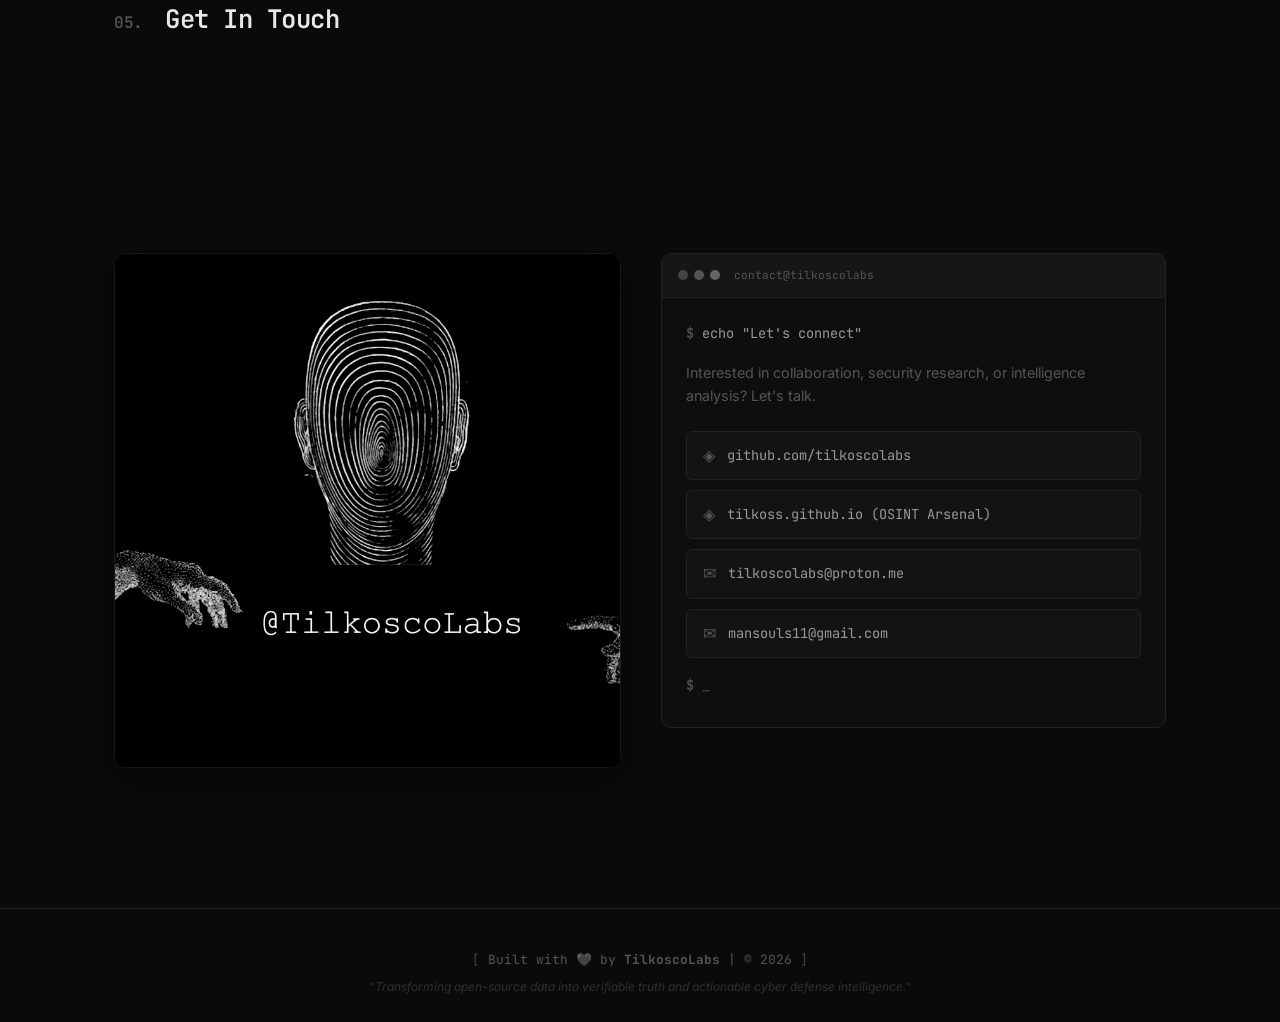
==== commit 215a275e: "Remove yellow icons, delete PGP block in contact, and fit TilkosLabs.jpg & OpsecOsint.jpg to frame (" ====
--- a/index.html
+++ b/index.html
@@ -207,7 +207,7 @@
                         <span class="tag">ExifTool</span>
                         <span class="tag">Gephi</span>
                         <span class="tag">Neo4j</span>
-                        <a href="https://tilkoss.github.io/" class="tag accent" style="text-decoration: none; display: inline-flex; align-items: center; gap: 6px; cursor: pointer;">⚡ +4,629 OSINT Arsenal Tools ↗</a>
+                        <a href="https://tilkoss.github.io/" class="tag accent" style="text-decoration: none; display: inline-flex; align-items: center; gap: 6px; cursor: pointer;">◈ +4,629 OSINT Arsenal Tools ↗</a>
                     </div>
                 </div>
                 <div class="skill-category" style="display: flex; flex-direction: column; justify-content: space-between;">
@@ -234,7 +234,7 @@
                     </div>
                     <div style="margin-top: 20px; padding-top: 16px; border-top: 1px solid var(--border);">
                         <a href="https://tilkoss.github.io/" class="btn btn-outline" style="width: 100%; justify-content: center; font-size: 0.82rem; padding: 10px 16px;">
-                            <span class="btn-icon">⚡</span> Open Interactive OSINT Graph ↗
+                            <span class="btn-icon">◈</span> Open Interactive OSINT Graph ↗
                         </a>
                     </div>
                 </div>
@@ -288,7 +288,7 @@
                     </div>
                     <div>
                         <a href="https://tilkoss.github.io/" class="btn btn-outline">
-                            <span class="btn-icon">⚡</span> Launch OSINT Arsenal
+                            <span class="btn-icon">◈</span> Launch OSINT Arsenal
                         </a>
                     </div>
                 </div>
@@ -372,7 +372,7 @@
                 </div>
                 <div class="split-image">
                     <a href="declassified.html?v=15" style="display: block;">
-                        <img src="assets/images/OpsecOsint.jpg?v=17" alt="OPSEC &amp; Open Source Intelligence">
+                        <img src="assets/images/OpsecOsint.jpg?v=18" alt="OPSEC &amp; Open Source Intelligence">
                     </a>
                 </div>
             </div>
@@ -403,13 +403,13 @@
                             <div class="terminal-body">
                                 <p class="terminal-line"><span class="prompt">$</span> <span class="command">echo "Let's connect"</span></p>
                                 <p class="contact-text">Interested in collaboration, security research, or intelligence analysis? Let's talk.</p>
-                                <div class="contact-links" style="margin-bottom: 24px;">
+                                <div class="contact-links" style="margin-bottom: 16px;">
                                     <a href="https://github.com/tilkoscolabs" target="_blank" class="contact-link">
                                         <span class="link-icon">◈</span>
                                         <span>github.com/tilkoscolabs</span>
                                     </a>
                                     <a href="https://tilkoss.github.io/" target="_blank" class="contact-link">
-                                        <span class="link-icon">⚡</span>
+                                        <span class="link-icon">◈</span>
                                         <span>tilkoss.github.io (OSINT Arsenal)</span>
                                     </a>
                                     <a href="mailto:tilkoscolabs@proton.me" class="contact-link">
@@ -421,19 +421,13 @@
                                         <span>mansouls11@gmail.com</span>
                                     </a>
                                 </div>
-                                <div class="pgp-block" style="margin-bottom: 20px; text-align: left;">
-                                    <div style="font-family: var(--font-mono); font-size: 0.75rem; color: var(--text-secondary); margin-bottom: 8px;">[+] Secure Communications (OpenPGP / ProtonMail WKD):</div>
-                                    <pre style="background: rgba(0,0,0,0.5); padding: 12px; border: 1px solid var(--border); border-radius: 4px; overflow-x: auto; font-size: 0.65rem; color: #aaa; font-family: var(--font-mono); line-height: 1.4;">UID      : TilkoscoLabs (Soulaimane Mtlk) &lt;tilkoscolabs@proton.me&gt;
-Keyserver: hkps://api.protonmail.ch (Web Key DirectoryVerified)
-Protocol : OpenPGP End-to-End Encrypted Intelligence Channel</pre>
-                                </div>
                                 <p class="terminal-line"><span class="prompt">$</span> <span class="cursor-blink">_</span></p>
                             </div>
                         </div>
                     </div>
                 </div>
-                <div class="split-image" style="display: flex; align-items: center; justify-content: center; background: var(--bg-terminal);">
-                    <img src="assets/images/TilkosLabs.jpg" alt="TilkosLabs Contact" style="object-fit: contain; padding: 20px; max-height: 350px;">
+                <div class="split-image" style="background: #000000; display: flex; align-items: center; justify-content: center;">
+                    <img src="assets/images/TilkosLabs.jpg" alt="TilkosLabs Contact" style="width: 100%; height: 100%; object-fit: cover; display: block;">
                 </div>
             </div>
         </div>
